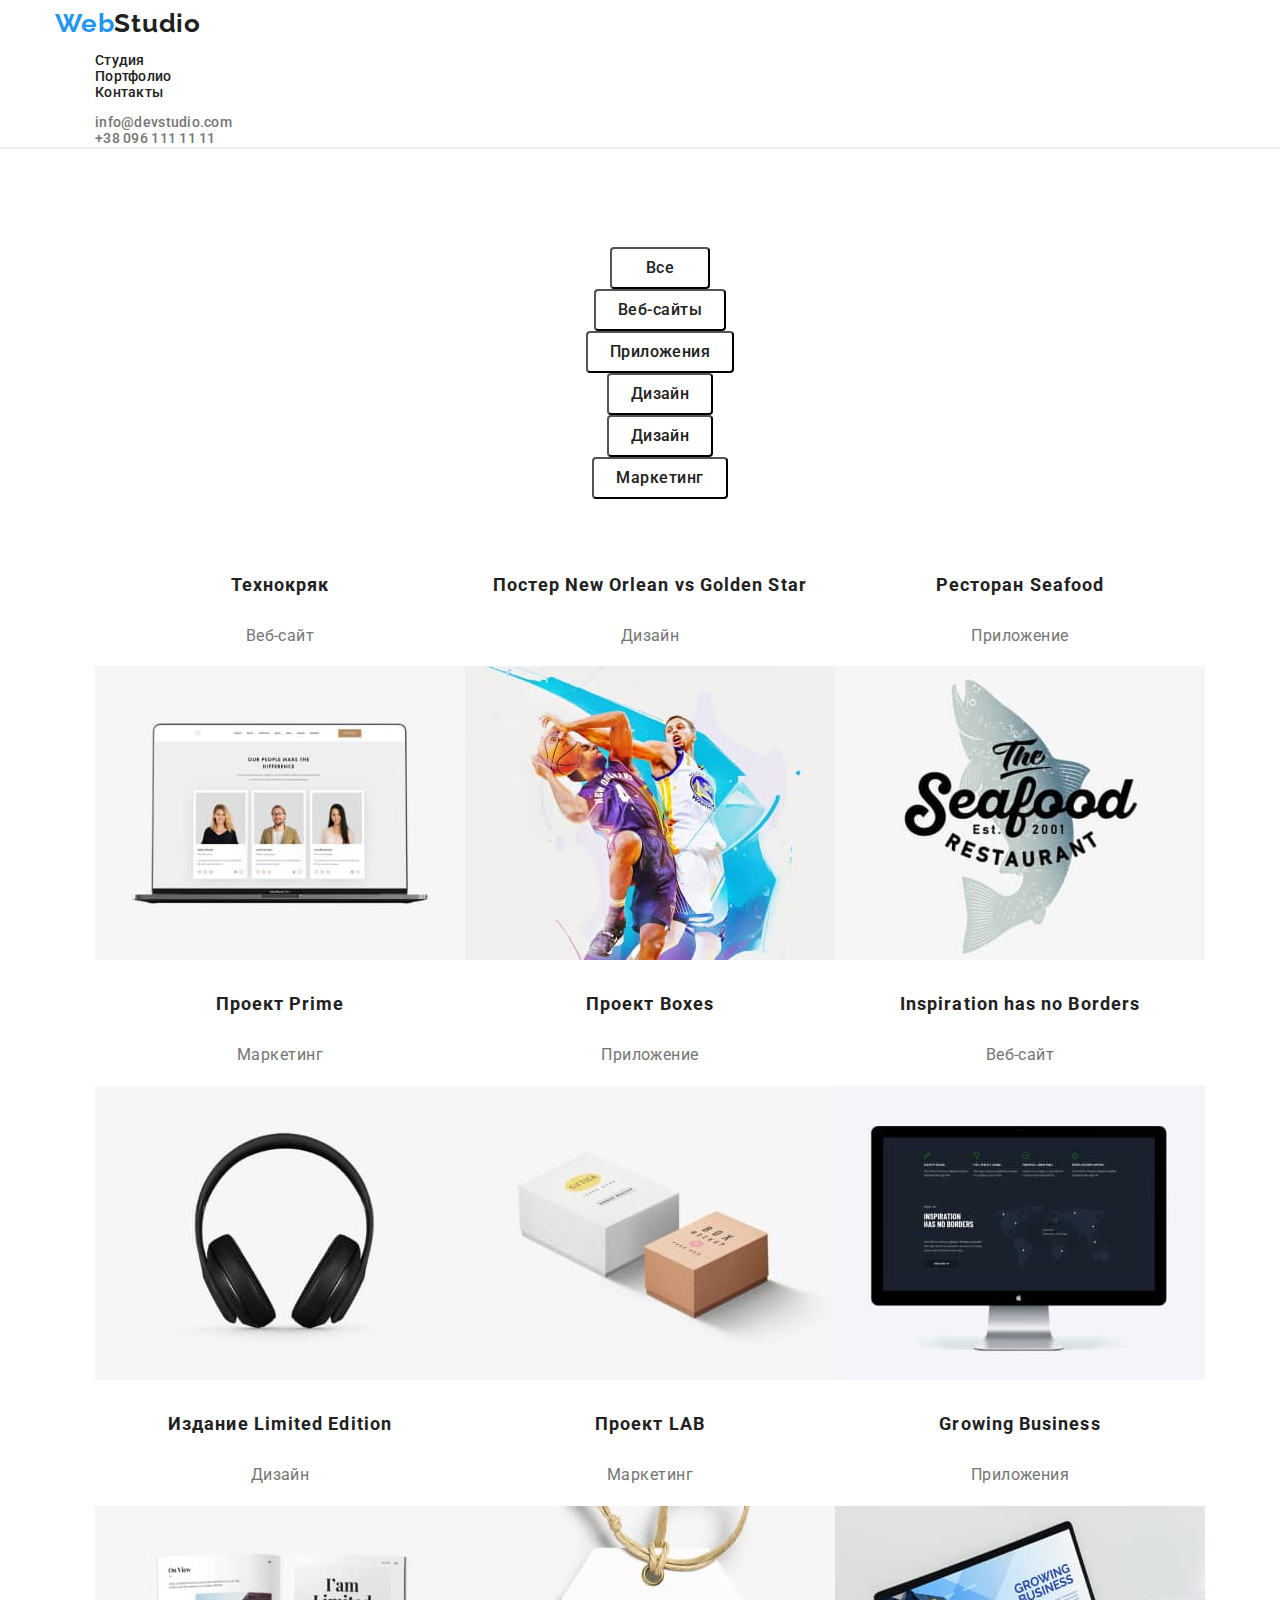
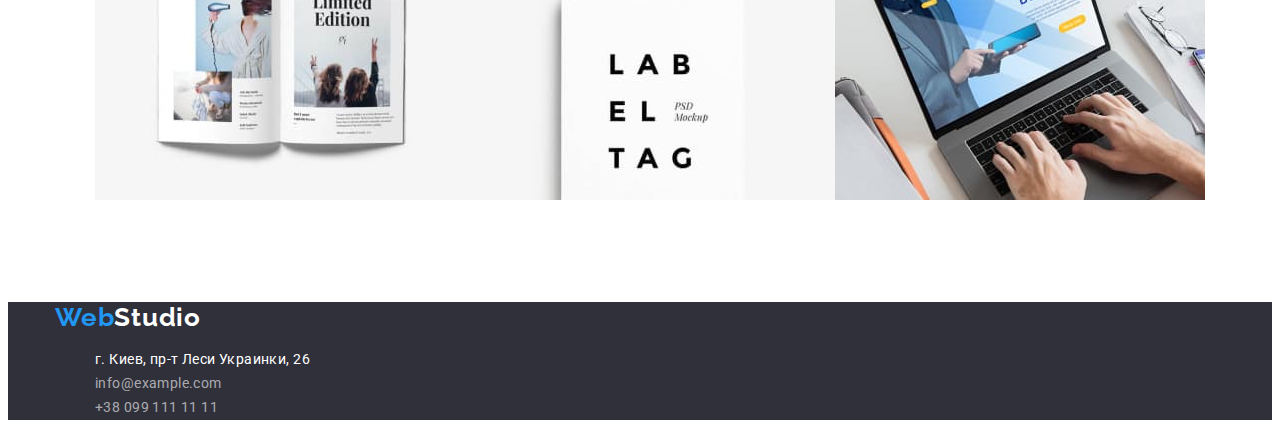
==== portfolio.html @ 04147254 "добавление файлов в реп-й" ====
<!DOCTYPE html>
<html lang="ru">

<head>
    <meta charset="UTF-8">
    <meta http-equiv="X-UA-Compatible" content="IE=edge">
    <meta name="viewport" content="width=device-width, initial-scale=1.0">
    
    <title>Portfolio</title>
    <link rel="preconnect" href="https://fonts.gstatic.com">
    <link href="css/styles.css" type="text/css" rel="stylesheet">
    <link href="https://fonts.googleapis.com/css2?family=Raleway:wght@700&family=Roboto:wght@400;500;700;900&display=swap"
        rel="stylesheet">
</head>
<body>
    <header class="page-header">
        <div class="container">
        <a class="logo" href="./index.html">Web<span class="studio-black">Studio</span></a>
        <nav>
            <ul class="site-nav list">

                <li><a class="link-header" href="/index.html">Студия</a></li>
                <li><a class="link-header" href="./portfolio.html">Портфолио</a></li>
                <li><a class="link-header" href="">Контакты</a></li>
            </ul>
        </nav>
        <ul class="auth-nav list">
            <li><a class="link-header" href="mailto:info@devstudio.com">info@devstudio.com</a></li>
            <li><a class="link-header" href="tel:+380961111111">+38 096 111 11 11</a></li>
        </ul>
        </div>
    </header>
    <div class="border-line"></div>

        <section class="section-button"><h2></h2>
            <div class="container">
                <ul class="button-line">
            <li><button class="link" type="button">Все</button></li>
            <li><button class="link" type="button">Веб-сайты</button></li>
            <li><button class="link" type="button">Приложения</button></li>
            <li><button class="link" type="button">Дизайн</button></li>
            <li><button class="link" type="button">Дизайн</button></li>
            <li><button class="link" type="button">Маркетинг</button></li>
            </ul>
            
            <ul class="project-works list">
                <li class="block-projects"><h3>Технокряк</h3><p>Веб-сайт</p><img src="./images/img(9)21.jpg" alt="web" width="370"/></li>
                <li class="block-projects"><h3>Постер New Orlean vs Golden Star</h3><p>Дизайн</p><img src="./images/basket.jpg" alt="design" width="370"/></li>
                <li class="block-projects"><h3>Ресторан Seafood</h3><p>Приложение</p><img src="./images/img(2)(1)22.jpg" alt="apps" width="370"/></li>
                <li class="block-projects"><h3>Проект Prime</h3><p>Маркетинг</p><img src="./images/img(2)(1)21.jpg" alt="Marketing" width="370"/></li>
                <li class="block-projects"><h3>Проект Boxes</h3><p>Приложение</p><img src="./images/img(4)(1)2.jpg" alt="apps" width="370"/></li>
                <li class="block-projects"><h3>Inspiration has no Borders</h3><p>Веб-сайт</p><img src="./images/img(5)(1)2.jpg" width="370" alt="web"/></li>
                <li class="block-projects"><h3>Издание Limited Edition</h3><p>Дизайн</p><img src="./images/img(6)(1)2.jpg" width="370" alt="design"/></li>
                <li class="block-projects"><h3>Проект LAB</h3><p>Маркетинг</p><img src="./images/img(7)(1)2.jpg" width="370" alt="marketing"/></li>
                <li class="block-projects"><h3>Growing Business</h3><p>Приложения</p><img src="./images/img(8)(1).jpg" alt="apps" width="370"/></li>
                
            </ul>
            </div>

        </section>

    
    <footer class="address">
        <div class="container">
    
    
        <a href="./index.html" class="logo">Web<span class="studio-white">Studio</span></a>
        <address>
            <ul class="footer-list list">
    
                <li class="street-house">г. Киев, пр-т Леси Украинки, 26</li>
                <li><a class="email-address" href="mailto:info@example.com">info@example.com</a></li>
                <li><a class="tel-address" href="tel:+380991111111">+38 099 111 11 11</a></li>
            </ul>
    
    
        </address>
        </div>
    </footer>
    </body>

</html>
---- css/styles.css ----
:root {
  --primery-color:#212121;
  --title-color:#757575;
  --accent-color:#2196F3;
  --primery-background: white;
  --section-background: #E5E5E5;
}
/* Изменение стандарта разметки страницы с content- box,
 для стабилизации ширины */

 html { 
  box-sizing: border-box;
}
*,
*::before,
*::after {
  box-sizing: inherit;
}

body {
  font-family: Roboto, sans-serif;
  color: var(--primery-color);
  background: var(--primery-background); 
  text-decoration: none;
  
}

.container {
  width: 1200px;
  margin: 0 auto;
  padding-left: 15px;
  padding-right: 15px;
  /* background-color: tomato; */
} 

.list {
  list-style: none;
 
}
/* top header */

.logo {
cursor: default;
font-family: Raleway;
font-style: normal;
font-weight: bold;
font-size: 26px;
line-height: 1.2em;
text-decoration: none;
letter-spacing: 0.03em;
color: var(--accent-color); 
}
.studio-black {
  color:var(--primery-color);
}
/* front header */
.link-header {text-decoration: none;
  cursor: default;
}

.page-header {

  font-family: Roboto;
font-style: normal;
font-weight: 500;
font-size: 14px;
line-height: 1.14em;
letter-spacing: 0.02em;
text-decoration: none;
/* outline */




  }

.page-hero {
    background: #2f303a;
    color: #ffffff;
    font-family: Roboto;
    font-style: normal;
    font-weight: 900;
    font-size: 44px;
    line-height: 1.36em;
    text-align: center;
    letter-spacing: 0.06em;
    text-transform: uppercase;
   
    /* outline */
 

  }

  .hero-title { 
    font-family: Roboto;
font-style: normal;
font-weight: 900;
font-size: 44px;
line-height: 1.36em;
text-align: center;
letter-spacing: 0.06em;
text-transform: uppercase;
margin: 0;
/* outline */


  }
  
  .auth-nav {
    margin:0;
  }

  .auth-nav.link {
    font-family: Roboto;
font-style: normal;
font-weight: 500;
font-size: 14px;
line-height: 1.14em;
letter-spacing: 0.02em;

  }


  .page-hero button {
font-family: Roboto;
font-style: normal;
font-weight: bold;
font-size: 16px;
line-height: 1.87em;
display: flex;
align-items: center;
text-align: center;
letter-spacing: 0.06em;
border-radius: 4px;
margin-top: 40px;
}

/* body */
/* optimization details work */
.section {
  margin-top: 94px;
}
.team {
  margin: 94px 0;
 
}

.feautures-list h3 {
  font-family: Roboto;
font-style: normal;
font-weight: bold;
font-size: 14px;
line-height: 1.14em;
letter-spacing: 0.03em;
text-transform: uppercase;
}

.features-list p {
  color: var(--title-color);
  font-family: Roboto;
font-style: normal;
font-weight: normal;
font-size: 14px;
line-height: 1.7em;
letter-spacing: 0.03em;
}

.feature-title {
  font-family: Roboto;
font-style: normal;
font-weight: bold;
font-size: 14px;
line-height: 1.14em;
letter-spacing: 0.03em;
text-transform: uppercase;


}

.doing-work {
  font-family: Roboto;
font-style: normal;
font-weight: bold;
font-size: 36px;
line-height: 1.16em;
text-align: center;
letter-spacing: 0.03em;
padding-bottom: 50px;
padding-top: 94px;
}
.works-names {
  font-family: Roboto;
font-style: normal;
font-weight: 500;
font-size: 16px;
line-height: 1.18em;
text-align: center;
letter-spacing: 0.03em
margin:0;

}

.features {
  margin: 0;
}
.features p {
font-family: Roboto;
font-style: normal;
font-weight: normal;
font-size: 16px;
line-height: 1.18em;
text-align: center;
letter-spacing: 0.03em;
color: var(--title-color);
margin-bottom: 0; 

}
  

.site-nav .link-header {
font-family: Roboto;
font-style: normal;
font-weight: 500;
font-size: 14px;
line-height: 1.14em;
letter-spacing: 0.02em;
color: var(--primery-color);
} 

.site-nav .link-header:hover,
.site-nav .link-header:focus,
.auth-nav .link-header:hover,
.auth-nav .link-header:focus {
   color:var(--accent-color);
}
.auth-nav .link-header {
  color: var(--title-color);
}.feautures-list p {
  color: var(--title-color);
}
  

  /* colors section */

  .section {
    color: var(--primery-color);
  }
 .team {
   background-color: var(--section-background);
 }

  /*.section-button.link {
    color: var(--primery-color);
  }
  .section-button.link:hover,
  .section-button.link:focus {
    color: var(--accent-color);
  }
  
.section-button button:active {
  color: white;
}*/
.section-button p {
  color:var(--title-color);
}

/* footer */


.address {
  background: #2F303A;
 font-family: Roboto;
font-style: normal;
font-weight: normal;
font-size: 14px;
line-height: 1.71em;
letter-spacing: 0.03em;
margin: 0;
}
 
.email-address {
 font-family: Roboto;
font-style: normal;
font-weight: normal;
font-size: 14px;
line-height: 1.71em;
letter-spacing: 0.03em;
color: rgba(255, 255, 255, 0.6);
}

.tel-address {
font-family: Roboto;
font-style: normal;
font-weight: normal;
font-size: 14px;
line-height: 1.71em;
letter-spacing: 0.03em;
color: rgba(255, 255, 255, 0.6);
}



.street-house {
  font-family: Roboto;
font-style: normal;
font-weight: normal;
font-size: 14px;
line-height: 1.71em;
color: #FFFFFF;
letter-spacing: 0.03em;
}

/* button */
 
  .style-button {
    color: white;
    background: var(--accent-color);
  }

/* sectioin porfolio */
.button-line {
  list-style: none;
 
}
.border-line {
  position: absolute;
width: 1600px;
height: 0px;
left: 0px;
/* top: 80px; */
/*margin-bottom: 100px;
margin-top: 32px;*/
padding: 0;
border: 1px solid #ECECEC;

}

.section-button {
  font-family: Roboto;
font-style: normal;
font-weight: 500;
font-size: 16px;
line-height: 1.62em;
text-align: center;
letter-spacing: 0.03em;
color: var(--primery-color);
margin-top: 100px;


}
.section-button>h2, .button-line {
  margin: 0;
}
.link {
font-family: Roboto;
font-weight: 500;
font-size: 16px;
line-height: 1.62em;
text-align: center;
letter-spacing: 0.03em;

padding:6px 22px;
background:var(--primery-background);
display: inline-block;
border-radius: 4px;
cursor: pointer;
min-width: 100px;
 }

.link:hover,.link:focus {
    background-color: var(--accent-color);
    color:var(--primery-background);
}
.link {
    color: var(--primery-color);
  }
  .project-works {
    margin-top: 50px;  
    margin-bottom: 94px;
    /* padding-top:50px; */
  }

.project-works h3 {
  font-family: Roboto;
font-style: normal;
font-weight: bold;
font-size: 18px;
line-height: 2em;
letter-spacing: 0.06em;
}
 
.project-works p {
  font-family: Roboto;
font-style: normal;
font-weight: normal;
font-size: 16px;
line-height: 1.87em;
letter-spacing: 0.03em;
}
/* оформление flexbox-index */
.feautures-list {
  display: flex;
  flex-wrap: wrap;
}
.feautures-list.block-features {
   flex-basis: calc(100%/4);
}

.works.block-works {
   flex-basis: calc(100%/3);
}
.works {
   display: flex;
  flex-wrap: wrap;
}

/* оформление flexbox-portfolio */
.project-works {
  display: flex;
  flex-wrap: wrap;
}

.project-works.block-projects {
  flex-basis: calc(100%/3);
}

/* logo white */
.studio-white {color:white;}
.email-address,.tel-address {text-decoration: none;
cursor: default;}
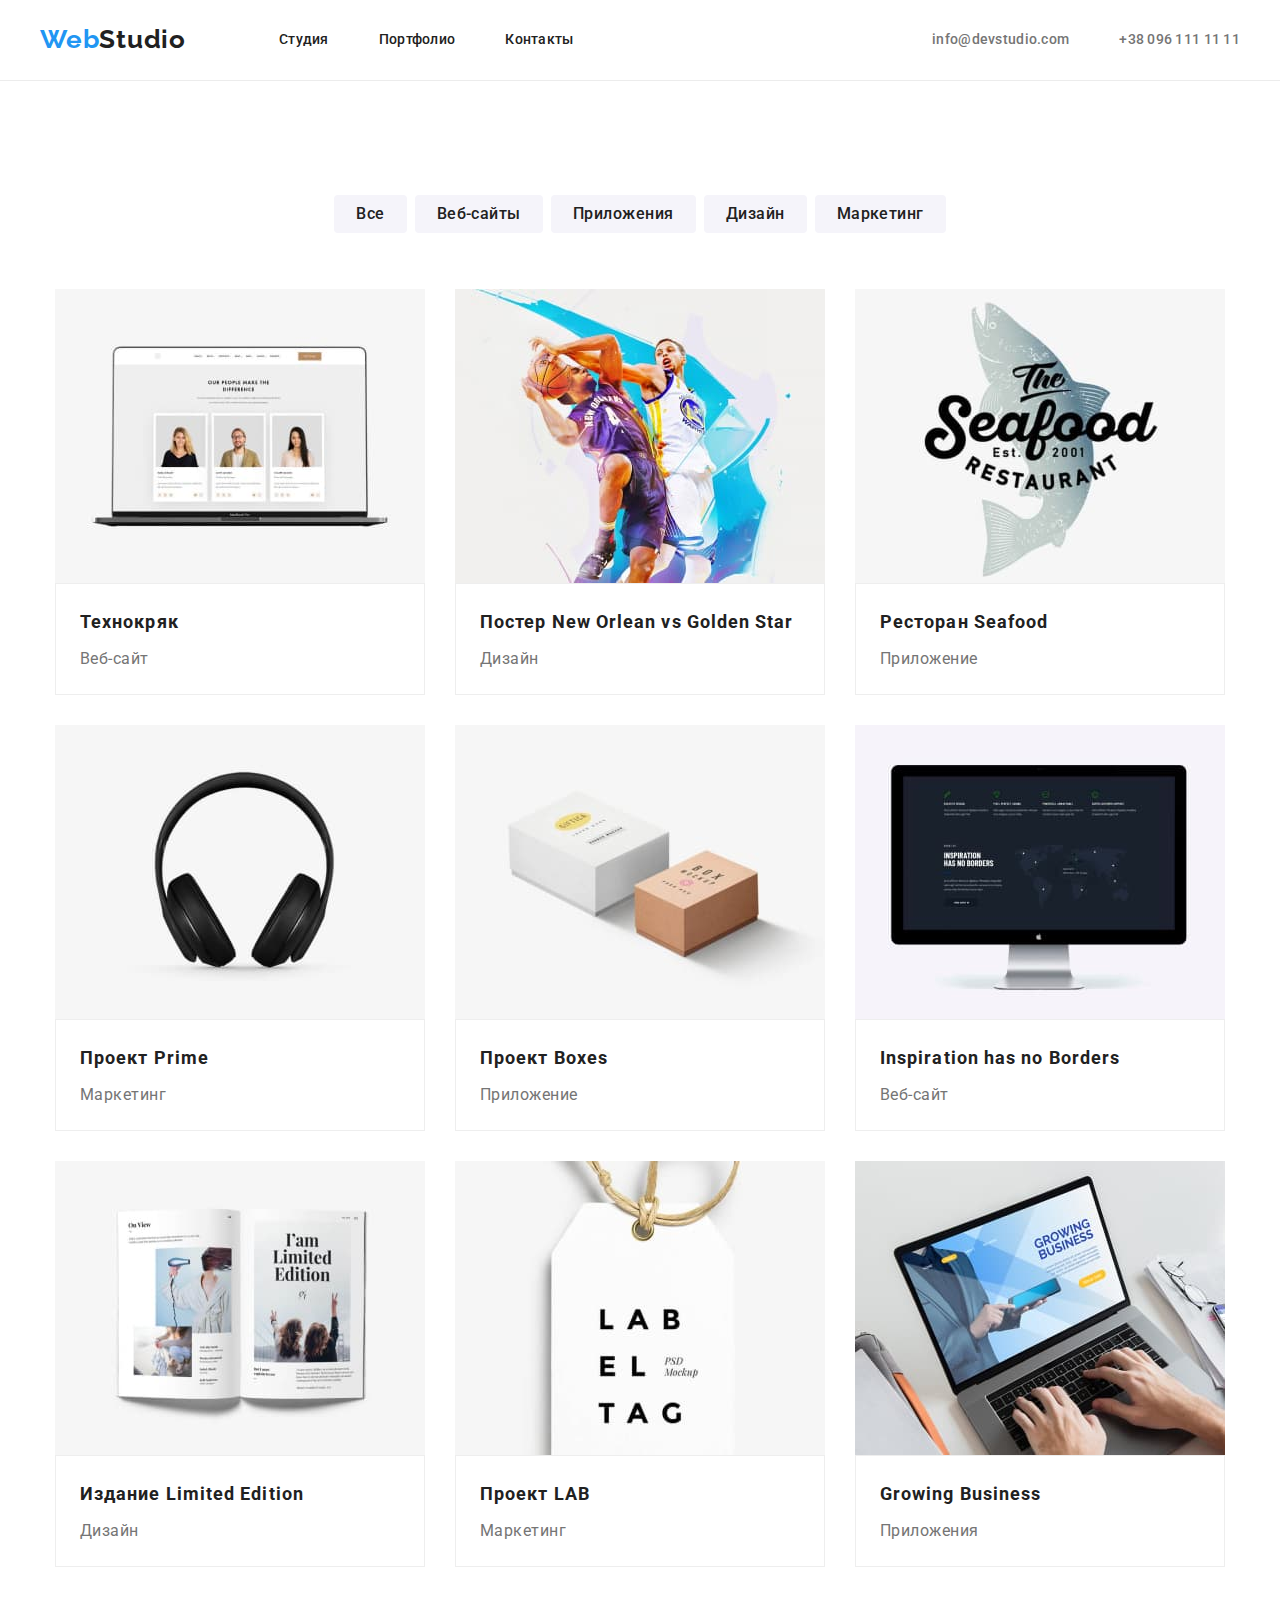
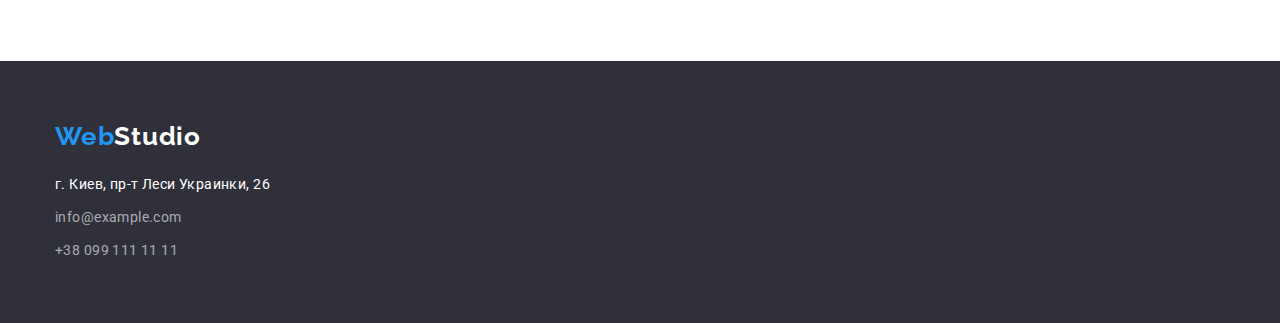
==== commit 31e18de7: "start work4" ====
--- a/portfolio.html
+++ b/portfolio.html
@@ -1,82 +1,157 @@
 <!DOCTYPE html>
 <html lang="ru">
+  <head>
+    <meta charset="UTF-8" />
+    <meta http-equiv="X-UA-Compatible" content="IE=edge" />
+    <meta name="viewport" content="width=device-width, initial-scale=1.0" />
 
-<head>
-    <meta charset="UTF-8">
-    <meta http-equiv="X-UA-Compatible" content="IE=edge">
-    <meta name="viewport" content="width=device-width, initial-scale=1.0">
-    
     <title>Portfolio</title>
-    <link rel="preconnect" href="https://fonts.gstatic.com">
-    <link href="css/styles.css" type="text/css" rel="stylesheet">
-    <link href="https://fonts.googleapis.com/css2?family=Raleway:wght@700&family=Roboto:wght@400;500;700;900&display=swap"
-        rel="stylesheet">
-</head>
-<body>
-    <header class="page-header">
-        <div class="container">
-        <a class="logo" href="./index.html">Web<span class="studio-black">Studio</span></a>
-        <nav>
+    <link rel="preconnect" href="https://fonts.gstatic.com" />
+    <link href="css/styles.css" type="text/css" rel="stylesheet" />
+    <link
+      href="https://fonts.googleapis.com/css2?family=Raleway:wght@700&family=Roboto:wght@400;500;700;900&display=swap"
+      rel="stylesheet"
+    />
+  </head>
+  <body>
+<header class="page-header">
+    <div class="container">
+
+        <nav class="display-nav-page">
+            <a class="logo" href="./index.html">Web<span class="studio-black">Studio</span></a>
             <ul class="site-nav list">
-
-                <li><a class="link-header" href="/index.html">Студия</a></li>
-                <li><a class="link-header" href="./portfolio.html">Портфолио</a></li>
-                <li><a class="link-header" href="">Контакты</a></li>
+                <li class="group"><a class="link-header" href="/index.html">Студия</a></li>
+                <li class="group">
+                    <a class="link-header" href="./portfolio.html">Портфолио</a>
+                </li>
+                <li class="group"><a class="link-header" href="">Контакты</a></li>
             </ul>
         </nav>
         <ul class="auth-nav list">
-            <li><a class="link-header" href="mailto:info@devstudio.com">info@devstudio.com</a></li>
-            <li><a class="link-header" href="tel:+380961111111">+38 096 111 11 11</a></li>
+            <li class="group">
+                <a class="link-header" href="mailto:info@devstudio.com">info@devstudio.com</a>
+
+            </li>
+            <li class="group">
+                <a class="link-header" href="tel:+380961111111">+38 096 111 11 11</a>
+            </li>
+        </ul>
+    </div>
+</header>
+
+    <section class="section-button">
+      <h2></h2>
+      <div class="container">
+        <ul class="button-line">
+          <li><button class="link" type="button">Все</button></li>
+          <li><button class="link" type="button">Веб-сайты</button></li>
+          <li><button class="link" type="button">Приложения</button></li>
+          <li><button class="link" type="button">Дизайн</button></li>
+          <li><button class="link" type="button">Маркетинг</button></li>
+        </ul>
+        <div>
+
+        <ul class="project-works list">
+          <li class="block-projects">
+            <article class="card">
+                <div class="card-thumb"><img src="./images/img(9)21.jpg" alt="web" width="370" />
+                    </div>
+            <div class="card-content"><h3 class="card-heading">Технокряк</h3>
+            <p class="card-text">Веб-сайт</p>
+            </div>
+            </article>
+             
+          </li>
+          <li class="block-projects">
+            <article class="card">
+            <div class="card-thumb"><img src="./images/basket.jpg" alt="design" width="370" /></div>
+            <div class="card-content"><h3 class="card-heading">Постер New Orlean vs Golden Star</h3>
+            <p class="card-text">Дизайн</p>
+            </div>
+            </article>
+          </li>
+          <li class="block-projects">
+            <article class="card">
+            <div class="card-thumb"><img src="./images/img(2)(1)22.jpg" alt="apps" width="370" /></div>
+            <div class="card-content"><h3 class="card-heading">Ресторан Seafood</h3>
+            <p class="card-text">Приложение</p>
+            </div>
+            </article>
+          </li>
+          <li class="block-projects">
+            <article class="card">
+            <div class="card-thumb"><img src="./images/img(2)(1)21.jpg" alt="Marketing" width="370" /></div>
+            <div class="card-content"><h3 class="card-heading">Проект Prime</h3>
+            <p class="card-text">Маркетинг</p>
+            </div>
+            </article>
+          </li>
+          <li class="block-projects">
+            <article class="card">
+            <div class="card-thumb"><img src="./images/img(4)(1)2.jpg" alt="apps" width="370" /></div>
+            <div class="card-content"><h3 class="card-heading">Проект Boxes</h3>
+            <p class="card-text">Приложение</p>
+            </div>
+            </article>
+          </li>
+          <li class="block-projects">
+            <article class="card">
+            <div class="card-thumb"><img src="./images/img(5)(1)2.jpg" width="370" alt="web" /></div>
+            <div class="card-content"><h3 class="card-heading">Inspiration has no Borders</h3>
+            <p class="card-text">Веб-сайт</p>
+            </div>
+            </article>
+          </li>
+          <li class="block-projects">
+            <article class="card">
+            <div class="card-thumb"><img src="./images/img(6)(1)2.jpg" width="370" alt="design" /></div>
+            <div class="card-content"><h3 class="card-heading">Издание Limited Edition</h3>
+            <p class="card-text">Дизайн</p>
+            </div>
+            </article>
+          </li>
+          <li class="block-projects">
+            <article class="card">
+            <div class="card-thumb"><img src="./images/img(7)(1)2.jpg" width="370" alt="marketing" /></div>
+            <div class="card-content"><h3 class="card-heading">Проект LAB</h3>
+            <p class="card-text">Маркетинг</p>
+            </div>
+            </article>
+          </li>
+          <li class="block-projects">
+            <article class="card">
+            <div class="card-thumb"><img src="./images/img(8)(1).jpg" alt="apps" width="370" /></div>
+            <div class="card-content"><h3 class="card-heading">Growing Business</h3>
+            <p class="card-text">Приложения</p>
+            </div>
+            </article>
+          </li>
         </ul>
         </div>
-    </header>
-    <div class="border-line"></div>
+      </div>
+    </section>
 
-        <section class="section-button"><h2></h2>
-            <div class="container">
-                <ul class="button-line">
-            <li><button class="link" type="button">Все</button></li>
-            <li><button class="link" type="button">Веб-сайты</button></li>
-            <li><button class="link" type="button">Приложения</button></li>
-            <li><button class="link" type="button">Дизайн</button></li>
-            <li><button class="link" type="button">Дизайн</button></li>
-            <li><button class="link" type="button">Маркетинг</button></li>
-            </ul>
-            
-            <ul class="project-works list">
-                <li class="block-projects"><h3>Технокряк</h3><p>Веб-сайт</p><img src="./images/img(9)21.jpg" alt="web" width="370"/></li>
-                <li class="block-projects"><h3>Постер New Orlean vs Golden Star</h3><p>Дизайн</p><img src="./images/basket.jpg" alt="design" width="370"/></li>
-                <li class="block-projects"><h3>Ресторан Seafood</h3><p>Приложение</p><img src="./images/img(2)(1)22.jpg" alt="apps" width="370"/></li>
-                <li class="block-projects"><h3>Проект Prime</h3><p>Маркетинг</p><img src="./images/img(2)(1)21.jpg" alt="Marketing" width="370"/></li>
-                <li class="block-projects"><h3>Проект Boxes</h3><p>Приложение</p><img src="./images/img(4)(1)2.jpg" alt="apps" width="370"/></li>
-                <li class="block-projects"><h3>Inspiration has no Borders</h3><p>Веб-сайт</p><img src="./images/img(5)(1)2.jpg" width="370" alt="web"/></li>
-                <li class="block-projects"><h3>Издание Limited Edition</h3><p>Дизайн</p><img src="./images/img(6)(1)2.jpg" width="370" alt="design"/></li>
-                <li class="block-projects"><h3>Проект LAB</h3><p>Маркетинг</p><img src="./images/img(7)(1)2.jpg" width="370" alt="marketing"/></li>
-                <li class="block-projects"><h3>Growing Business</h3><p>Приложения</p><img src="./images/img(8)(1).jpg" alt="apps" width="370"/></li>
-                
-            </ul>
-            </div>
-
-        </section>
-
-    
     <footer class="address">
-        <div class="container">
-    
-    
-        <a href="./index.html" class="logo">Web<span class="studio-white">Studio</span></a>
+      <div class="container">
+        <a href="./index.html" class="logo"
+          >Web<span class="studio-white">Studio</span></a
+        >
         <address>
-            <ul class="footer-list list">
-    
-                <li class="street-house">г. Киев, пр-т Леси Украинки, 26</li>
-                <li><a class="email-address" href="mailto:info@example.com">info@example.com</a></li>
-                <li><a class="tel-address" href="tel:+380991111111">+38 099 111 11 11</a></li>
-            </ul>
-    
-    
+          <ul class="footer-list list">
+            <li class="street-house">г. Киев, пр-т Леси Украинки, 26</li>
+            <li>
+              <a class="email-address" href="mailto:info@example.com"
+                >info@example.com</a
+              >
+            </li>
+            <li>
+              <a class="tel-address" href="tel:+380991111111"
+                >+38 099 111 11 11</a
+              >
+            </li>
+          </ul>
         </address>
-        </div>
+      </div>
     </footer>
-    </body>
-
-</html>+  </body>
+</html>
--- a/css/styles.css
+++ b/css/styles.css
@@ -1,435 +1,493 @@
 :root {
-  --primery-color:#212121;
-  --title-color:#757575;
-  --accent-color:#2196F3;
+  --primery-color: #212121;
+  --title-color: #757575;
+  --accent-color: #2196f3;
   --primery-background: white;
-  --section-background: #E5E5E5;
+  --section-background: #e5e5e5;
+  --card-set-gap: 30px;
+  --card-shadow: 0px 2px 1px -1px rgba(0, 0, 0, 0.2),
+    opx 1px 1px 0px rgba(0, 0, 0, 0.14), 0px 1px 3px 0px rgba(0, 0, 0, 0.12);
+  --primery-text: "Roboto", sans-serif;
 }
 /* Изменение стандарта разметки страницы с content- box,
  для стабилизации ширины */
 
- html { 
+html {
   box-sizing: border-box;
 }
-*,
+/* *,
 *::before,
 *::after {
   box-sizing: inherit;
-}
+} */
 
 body {
-  font-family: Roboto, sans-serif;
-  color: var(--primery-color);
-  background: var(--primery-background); 
+  font-family: var(--primery-text);
+  color: var(--primery-color);
+  background: var(--primery-background);
   text-decoration: none;
-  
+  margin: 0;
 }
 
 .container {
   width: 1200px;
-  margin: 0 auto;
+  margin-left: auto;
+  margin-right: auto;
   padding-left: 15px;
   padding-right: 15px;
+  box-sizing: border-box;
   /* background-color: tomato; */
-} 
+}
 
 .list {
   list-style: none;
- 
+  margin: 0;
+  padding: 0;
 }
 /* top header */
 
 .logo {
-cursor: default;
-font-family: Raleway;
-font-style: normal;
-font-weight: bold;
-font-size: 26px;
-line-height: 1.2em;
-text-decoration: none;
-letter-spacing: 0.03em;
-color: var(--accent-color); 
+  /* cursor: default; */
+  font-family: Raleway;
+  font-weight: bold;
+  font-size: 26px;
+  line-height: 1.2em;
+  text-decoration: none;
+  letter-spacing: 0.03em;
+  color: var(--accent-color);
+  margin: 0px;
+  /* display: flex; */
 }
 .studio-black {
-  color:var(--primery-color);
+  color: var(--primery-color);
 }
 /* front header */
-.link-header {text-decoration: none;
-  cursor: default;
+.link-header {
+  text-decoration: none;
+  /* cursor: default; */
 }
 
 .page-header {
-
-  font-family: Roboto;
-font-style: normal;
-font-weight: 500;
-font-size: 14px;
-line-height: 1.14em;
-letter-spacing: 0.02em;
-text-decoration: none;
-/* outline */
-
-
-
-
-  }
-
+  font-family: var(--primery-text);
+  font-weight: 500;
+  font-size: 14px;
+  line-height: 1.14em;
+  letter-spacing: 0.02em;
+  text-decoration: none;
+  border-bottom: 1px solid #ececec;
+  padding-bottom: 25px;
+  padding-top: 24px;
+}
+/* header menu */
+.page-header .container {
+  display: flex;
+  justify-content: space-between;
+  padding: 0;
+}
+
+.display-nav-page {
+  display: flex;
+  align-items: center;
+}
+.site-nav {
+  display: flex;
+  margin-left: 93px;
+  padding: 0;
+}
+.site-nav .group {
+  margin-left: 50px;
+}
+.site-nav .group:first-child {
+  margin-left: 0;
+}
+.auth-nav {
+  display: flex;
+  align-items: center;
+  padding: 0;
+}
+.auth-nav .group {
+  margin-right: 50px;
+}
+.auth-nav .group:last-child {
+  margin-right: 0;
+}
 .page-hero {
-    background: #2f303a;
-    color: #ffffff;
-    font-family: Roboto;
-    font-style: normal;
-    font-weight: 900;
-    font-size: 44px;
-    line-height: 1.36em;
-    text-align: center;
-    letter-spacing: 0.06em;
-    text-transform: uppercase;
-   
-    /* outline */
- 
-
-  }
-
-  .hero-title { 
-    font-family: Roboto;
-font-style: normal;
-font-weight: 900;
-font-size: 44px;
-line-height: 1.36em;
-text-align: center;
-letter-spacing: 0.06em;
-text-transform: uppercase;
-margin: 0;
-/* outline */
-
-
-  }
-  
-  .auth-nav {
-    margin:0;
-  }
-
-  .auth-nav.link {
-    font-family: Roboto;
-font-style: normal;
-font-weight: 500;
-font-size: 14px;
-line-height: 1.14em;
-letter-spacing: 0.02em;
-
-  }
-
-
-  .page-hero button {
-font-family: Roboto;
-font-style: normal;
-font-weight: bold;
-font-size: 16px;
-line-height: 1.87em;
-display: flex;
-align-items: center;
-text-align: center;
-letter-spacing: 0.06em;
-border-radius: 4px;
-margin-top: 40px;
+  /* background: #2f303a; */
+  color: #ffffff;
+  font-family: var(--primery-text);
+  font-weight: 900;
+  font-size: 44px;
+  line-height: 1.36em;
+  text-align: center;
+  letter-spacing: 0.06em;
+  text-transform: uppercase;
+  padding-top: 200px;
+  padding-bottom: 200px;
+}
+/* Four works with back.-image */
+
+.pictures-hero {
+  max-width: 1600px;
+  height: 600px;
+  margin-left: auto;
+  margin-right: auto;
+  background-image: linear-gradient(to right, #2f303a 40 %, #2f303a 30 %);
+  background-image: url("../images/Img(1)66.jpg");
+  background-position: center;
+  background-size: cover;
+  background-repeat: no-repeat;
+}
+
+.hero-title {
+  font-family: var(--primery-text);
+  font-weight: 900;
+  font-size: 44px;
+  line-height: 1.36em;
+  text-align: center;
+  align-self: center;
+  letter-spacing: 0.06em;
+  text-transform: uppercase;
+  margin: 0 0 30px 0;
+}
+
+.auth-nav.link {
+  font-family: var(--primery-text);
+  font-weight: 500;
+  font-size: 14px;
+  line-height: 1.14em;
+  letter-spacing: 0.02em;
+}
+
+.page-hero button {
+  font-family: var(--primery-text);
+  font-weight: bold;
+  font-size: 16px;
+  line-height: 1.87em;
+  align-items: center;
+  text-align: center;
+  letter-spacing: 0.06em;
+  border-radius: 4px;
 }
 
 /* body */
 /* optimization details work */
 .section {
-  margin-top: 94px;
-}
-.team {
-  margin: 94px 0;
- 
-}
-
-.feautures-list h3 {
-  font-family: Roboto;
-font-style: normal;
-font-weight: bold;
-font-size: 14px;
-line-height: 1.14em;
-letter-spacing: 0.03em;
-text-transform: uppercase;
+  padding-top: 94px;
+  padding-bottom: 94px;
+}
+.section-detail {
+  padding-top: 94px;
+}
+.empty {
+  pading-bottom: 0;
+}
+.features-list {
+  display: flex;
+  flex-wrap: wrap;
+  padding: 0;
+}
+.features-list .block-features {
+  width: 270px;
+}
+
+.features-list h3 {
+  font-family: var(--primery-text);
+  font-weight: bold;
+  font-size: 14px;
+  line-height: 1.14em;
+  letter-spacing: 0.03em;
+  text-transform: uppercase;
 }
 
 .features-list p {
   color: var(--title-color);
-  font-family: Roboto;
-font-style: normal;
-font-weight: normal;
-font-size: 14px;
-line-height: 1.7em;
-letter-spacing: 0.03em;
-}
-
-.feature-title {
-  font-family: Roboto;
-font-style: normal;
-font-weight: bold;
-font-size: 14px;
-line-height: 1.14em;
-letter-spacing: 0.03em;
-text-transform: uppercase;
-
-
+  font-family: var(--primery-text);
+  font-size: 14px;
+  line-height: 1.7em;
+  letter-spacing: 0.03em;
+}
+.works {
+  margin-top: 0;
+  display: flex;
+  /* flex-wrap: nowrap; */
+  /* align-self: center; */
+}
+.block-works {
+  margin-left: 30px;
+}
+.block-works:first-child {
+  margin-left: 0;
 }
 
 .doing-work {
-  font-family: Roboto;
-font-style: normal;
-font-weight: bold;
-font-size: 36px;
-line-height: 1.16em;
-text-align: center;
-letter-spacing: 0.03em;
-padding-bottom: 50px;
-padding-top: 94px;
+  font-family: var(--primery-text);
+  font-weight: bold;
+  font-size: 36px;
+  line-height: 1.16em;
+  text-align: center;
+  letter-spacing: 0.03em;
+
+  margin: 0 0 50px;
 }
 .works-names {
-  font-family: Roboto;
-font-style: normal;
-font-weight: 500;
-font-size: 16px;
-line-height: 1.18em;
-text-align: center;
-letter-spacing: 0.03em
-margin:0;
-
-}
-
+  font-family: var(--primery-text);
+  font-weight: 500;
+  font-size: 16px;
+  line-height: 1.18;
+  text-align: center;
+  letter-spacing: 0.03em;
+  margin: 0;
+  padding-bottom: 10px;
+}
+.title-name-work {
+  text-align: center;
+  padding-bottom: 30px;
+  padding-top: 30px;
+}
+
+.features-list {
+  margin-bottom: 0;
+}
 .features {
-  margin: 0;
-}
+  display: flex;
+  flex-wrap: nowrap;
+  margin: 0;
+  padding: 0;
+}
+.features li {
+  box-shadow: 0px 1px 3px rgba(0, 0, 0, 0.12), 0px 1px 1px rgba(0, 0, 0, 0.14),
+    0px 2px 1px rgba(0, 0, 0, 0.2);
+  border-radius: 0px 0px 4px 4px;
+  background: var(--primery-background);
+  margin-left: 30px;
+}
+.features li:first-child {
+  margin-left: 0;
+}
+/* box-shadow: var(--card-shadow);*/
+
 .features p {
-font-family: Roboto;
-font-style: normal;
-font-weight: normal;
-font-size: 16px;
-line-height: 1.18em;
-text-align: center;
-letter-spacing: 0.03em;
-color: var(--title-color);
-margin-bottom: 0; 
-
-}
-  
+  font-family: var(--primery-text);
+  font-size: 16px;
+  line-height: 1.18em;
+  text-align: center;
+  letter-spacing: 0.03em;
+  color: var(--title-color);
+  margin: 0;
+}
 
 .site-nav .link-header {
-font-family: Roboto;
-font-style: normal;
-font-weight: 500;
-font-size: 14px;
-line-height: 1.14em;
-letter-spacing: 0.02em;
-color: var(--primery-color);
-} 
+  font-family: var(--primery-text);
+  font-weight: 500;
+  font-size: 14px;
+  line-height: 1.14em;
+  letter-spacing: 0.02em;
+  color: var(--primery-color);
+}
 
 .site-nav .link-header:hover,
 .site-nav .link-header:focus,
 .auth-nav .link-header:hover,
 .auth-nav .link-header:focus {
-   color:var(--accent-color);
+  color: var(--accent-color);
 }
 .auth-nav .link-header {
   color: var(--title-color);
-}.feautures-list p {
+}
+.features-list p {
   color: var(--title-color);
 }
-  
-
-  /* colors section */
-
-  .section {
-    color: var(--primery-color);
-  }
- .team {
-   background-color: var(--section-background);
- }
-
-  /*.section-button.link {
-    color: var(--primery-color);
-  }
-  .section-button.link:hover,
-  .section-button.link:focus {
-    color: var(--accent-color);
-  }
-  
-.section-button button:active {
+
+/* colors section */
+
+.section {
+  color: var(--primery-color);
+}
+.team {
+  background-color: var(--section-background);
+}
+
+.section-button p {
+  color: var(--title-color);
+}
+
+/* footer */
+
+.address {
+  background: #2f303a;
+  font-family: var(--primery-text);
+  font-weight: normal;
+  font-size: 14px;
+  line-height: 1.71em;
+  letter-spacing: 0.03em;
+  margin: 0;
+  padding: 60px 0 60px;
+}
+
+.email-address {
+  font-family: var(--primery-text);
+  font-style: normal;
+  font-weight: normal;
+  font-size: 14px;
+  line-height: 1.71em;
+  letter-spacing: 0.03em;
+  color: rgba(255, 255, 255, 0.6);
+}
+address li {
+  margin-top: 9px;
+}
+.footer-list {
+  padding: 0;
+  margin: 0;
+}
+.tel-address {
+  font-family: var(--primery-text);
+  font-weight: normal;
+  font-size: 14px;
+  line-height: 1.71em;
+  letter-spacing: 0.03em;
+  color: rgba(255, 255, 255, 0.6);
+}
+
+.street-house {
+  font-family: var(--primery-text);
+  font-style: normal;
+  font-weight: normal;
+  font-size: 14px;
+  line-height: 1.71;
+  color: #ffffff;
+  letter-spacing: 0.03em;
+  margin-top: 20px;
+}
+
+/* button */
+
+.style-button {
   color: white;
-}*/
-.section-button p {
-  color:var(--title-color);
-}
-
-/* footer */
-
-
-.address {
-  background: #2F303A;
- font-family: Roboto;
-font-style: normal;
-font-weight: normal;
-font-size: 14px;
-line-height: 1.71em;
-letter-spacing: 0.03em;
-margin: 0;
-}
- 
-.email-address {
- font-family: Roboto;
-font-style: normal;
-font-weight: normal;
-font-size: 14px;
-line-height: 1.71em;
-letter-spacing: 0.03em;
-color: rgba(255, 255, 255, 0.6);
-}
-
-.tel-address {
-font-family: Roboto;
-font-style: normal;
-font-weight: normal;
-font-size: 14px;
-line-height: 1.71em;
-letter-spacing: 0.03em;
-color: rgba(255, 255, 255, 0.6);
-}
-
-
-
-.street-house {
-  font-family: Roboto;
-font-style: normal;
-font-weight: normal;
-font-size: 14px;
-line-height: 1.71em;
-color: #FFFFFF;
-letter-spacing: 0.03em;
-}
-
-/* button */
- 
-  .style-button {
-    color: white;
-    background: var(--accent-color);
-  }
+  background: var(--accent-color);
+  cursor: pointer;
+  padding: 10px 32px;
+  margin: auto;
+}
 
 /* sectioin porfolio */
+
+.section-button {
+  font-family: var(--primery-text);
+  font-weight: 500;
+  font-size: 16px;
+  line-height: 1.62em;
+  /* text-align: center; */
+  letter-spacing: 0.03em;
+  color: var(--primery-color);
+  padding-top: 94px;
+  padding-bottom: 94px;
+}
 .button-line {
+  justify-content: center;
+  display: flex;
   list-style: none;
- 
-}
-.border-line {
-  position: absolute;
-width: 1600px;
-height: 0px;
-left: 0px;
-/* top: 80px; */
-/*margin-bottom: 100px;
-margin-top: 32px;*/
-padding: 0;
-border: 1px solid #ECECEC;
-
-}
-
-.section-button {
-  font-family: Roboto;
-font-style: normal;
-font-weight: 500;
-font-size: 16px;
-line-height: 1.62em;
-text-align: center;
-letter-spacing: 0.03em;
-color: var(--primery-color);
-margin-top: 100px;
-
-
-}
-.section-button>h2, .button-line {
-  margin: 0;
-}
+  margin-bottom: 56px;
+  padding: 0;
+  margin-top: 0;
+}
+
 .link {
-font-family: Roboto;
-font-weight: 500;
-font-size: 16px;
-line-height: 1.62em;
-text-align: center;
-letter-spacing: 0.03em;
-
-padding:6px 22px;
-background:var(--primery-background);
-display: inline-block;
-border-radius: 4px;
-cursor: pointer;
-min-width: 100px;
- }
-
-.link:hover,.link:focus {
-    background-color: var(--accent-color);
-    color:var(--primery-background);
+  font-family: var(--primery-text);
+  font-weight: 500;
+  font-size: 16px;
+  line-height: 1.62em;
+  text-align: center;
+  letter-spacing: 0.03em;
+
+  padding: 6px 22px;
+  /* background: var(--primery-background); */
+  border-radius: 4px;
+  cursor: pointer;
+  border: none;
+  background: #f5f4fa;
+}
+.button-line li {
+  margin-left: 8px;
+}
+.button-line li:first-child {
+  margin-left: 0;
+}
+
+.link:hover,
+.link:focus {
+  background-color: var(--accent-color);
+  color: var(--primery-background);
 }
 .link {
-    color: var(--primery-color);
-  }
-  .project-works {
-    margin-top: 50px;  
-    margin-bottom: 94px;
-    /* padding-top:50px; */
-  }
+  color: var(--primery-color);
+}
 
 .project-works h3 {
-  font-family: Roboto;
-font-style: normal;
-font-weight: bold;
-font-size: 18px;
-line-height: 2em;
-letter-spacing: 0.06em;
-}
- 
+  font-family: var(--primery-text);
+  font-style: normal;
+  font-weight: bold;
+  font-size: 18px;
+  line-height: 2em;
+  letter-spacing: 0.06em;
+}
+
 .project-works p {
-  font-family: Roboto;
-font-style: normal;
-font-weight: normal;
-font-size: 16px;
-line-height: 1.87em;
-letter-spacing: 0.03em;
+  font-family: var(--primery-text);
+  font-weight: normal;
+  font-size: 16px;
+  line-height: 1.87em;
+  letter-spacing: 0.03em;
 }
 /* оформление flexbox-index */
 .feautures-list {
   display: flex;
-  flex-wrap: wrap;
-}
-.feautures-list.block-features {
-   flex-basis: calc(100%/4);
-}
-
-.works.block-works {
-   flex-basis: calc(100%/3);
-}
-.works {
-   display: flex;
-  flex-wrap: wrap;
 }
 
 /* оформление flexbox-portfolio */
 .project-works {
   display: flex;
   flex-wrap: wrap;
-}
-
-.project-works.block-projects {
-  flex-basis: calc(100%/3);
+  padding: 0;
+  margin-bottom: 0;
+  /* margin-left: calc(-1 * var(--card-set-gap));
+  margin-top: calc(-1 * var(--card-set-gap)); */
+}
+
+.project-works .block-projects {
+  flex-basis: calc(100% / 3 -20px);
+  margin-left: var(--card-set-gap);
+  margin-top: var(--card-set-gap);
+}
+.block-projects:nth-child(3n + 1) {
+  margin-left: 0;
+}
+.block-projects:nth-child(-n + 3) {
+  margin-top: auto;
+}
+.card-heading {
+  padding: 0 0 4px 0;
+  text-align: left;
+  margin: 0 24px;
+}
+img {
+  display: block;
+}
+.card-text {
+  text-align: left;
+  margin: 0 24px;
+}
+.card-content {
+  border: 1px solid #eeeeee;
+  padding: 20px 0;
 }
 
 /* logo white */
-.studio-white {color:white;}
-.email-address,.tel-address {text-decoration: none;
-cursor: default;}
-
-
-  
-
-  
+.studio-white {
+  color: white;
+}
+.email-address,
+.tel-address {
+  font-style: normal;
+  text-decoration: none;
+}
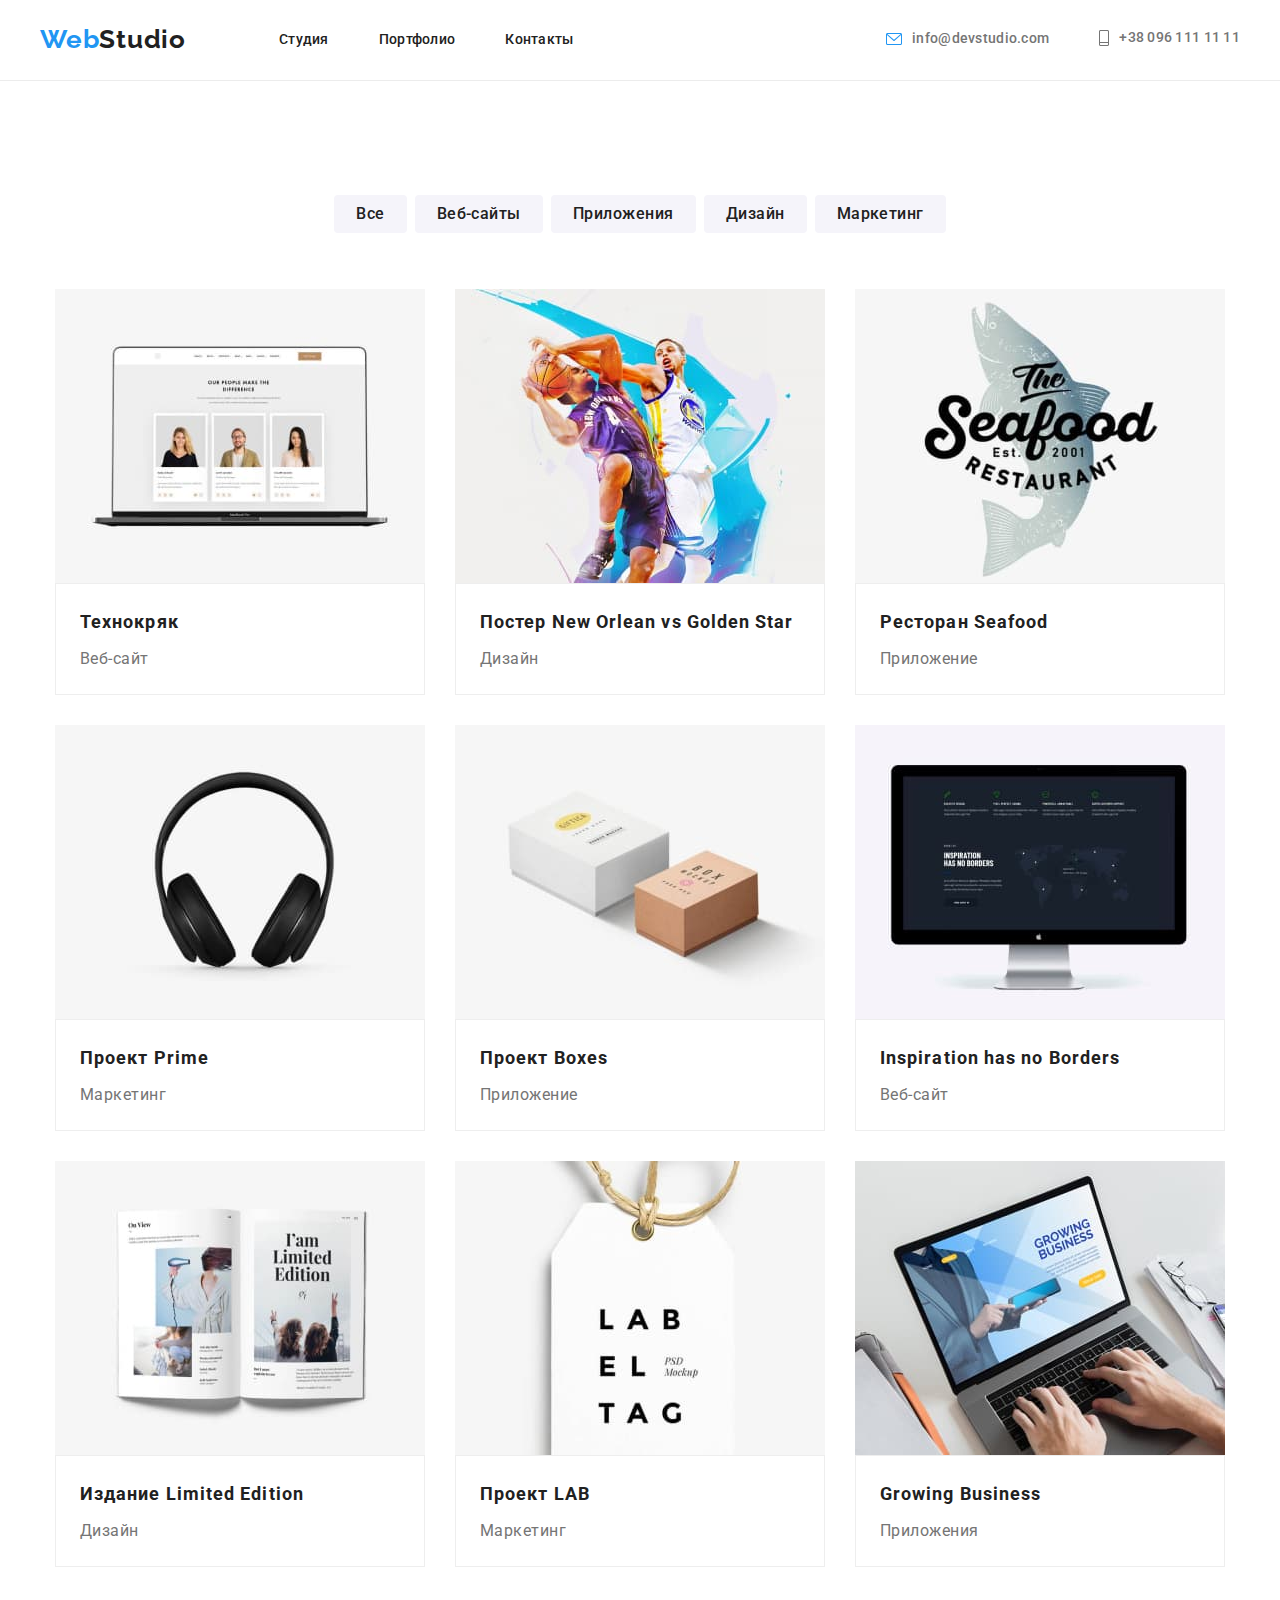
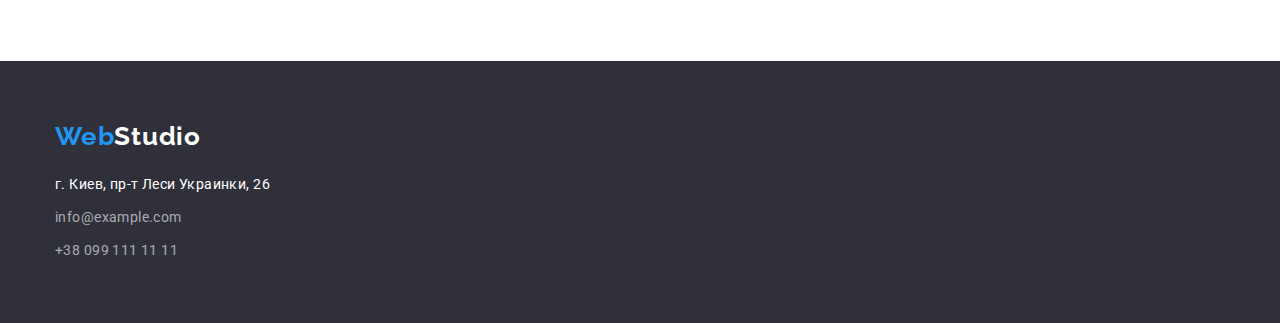
==== commit d70fe823: "doing icons" ====
--- a/portfolio.html
+++ b/portfolio.html
@@ -29,11 +29,11 @@
         </nav>
         <ul class="auth-nav list">
             <li class="group">
-                <a class="link-header" href="mailto:info@devstudio.com">info@devstudio.com</a>
+                <a class="link-header" href="mailto:info@devstudio.com"><span class="icons-letter"></span>info@devstudio.com</a>
 
             </li>
             <li class="group">
-                <a class="link-header" href="tel:+380961111111">+38 096 111 11 11</a>
+                <a class="link-header" href="tel:+380961111111"><span class="icons-tel"></span>+38 096 111 11 11</a>
             </li>
         </ul>
     </div>
--- a/css/styles.css
+++ b/css/styles.css
@@ -28,6 +28,9 @@
   text-decoration: none;
   margin: 0;
 }
+img {
+  display: block;
+}
 
 .container {
   width: 1200px;
@@ -131,8 +134,12 @@
   height: 600px;
   margin-left: auto;
   margin-right: auto;
-  background-image: linear-gradient(to right, #2f303a 40 %, #2f303a 30 %);
-  background-image: url("../images/Img(1)66.jpg");
+  background-image: linear-gradient(
+      to right,
+      rgba(47, 48, 58, 0.4),
+      rgba(47, 48, 58, 0.4)
+    ),
+    url("../images/Img(1)66.jpg");
   background-position: center;
   background-size: cover;
   background-repeat: no-repeat;
@@ -185,12 +192,101 @@
   display: flex;
   flex-wrap: wrap;
   padding: 0;
+  margin-right: -30px;
 }
 .features-list .block-features {
   width: 270px;
-}
-
-.features-list h3 {
+  margin-right: 30px;
+}
+.block-features::before {
+  content: "";
+  display: block;
+  height: 120px;
+  background-repeat: no-repeat;
+  background-position: center;
+  background-color: #f5f4fa;
+}
+.block-features:nth-child(1)::before {
+  background-image: url(..//images/icons/antenna.svg);
+}
+.block-features:nth-child(2)::before {
+  background-image: url(..//images/icons/2.svg);
+}
+.block-features:nth-child(3)::before {
+  background-image: url(..//images/icons/3.svg);
+}
+.block-features:nth-child(4)::before {
+  background-image: url(..//images/icons/4.svg);
+}
+/* persons team Icons */
+
+.icons-team {
+  display: flex;
+  justify-content: center;
+  align-items: center;
+  flex-direction: row;
+  margin: 0;
+  padding: 0;
+  list-style: none;
+  margin-left: -10px;
+}
+.icon-item {
+  margin-left: 10px;
+  margin-bottom: 32px;
+}
+.icon-item:first-child {
+  margin-left: 0;
+}
+.icons-social {
+  width: 44px;
+  height: 44px;
+  border-radius: 50%;
+  display: flex;
+  justify-content: center;
+  align-items: center;
+}
+.icon-inst {
+  width: 32px;
+  height: 32px;
+  fill: #AFB1B8
+}
+.icons-social:hover,
+.icons-social:focus {
+  background: var(--accent-color);
+  color: white;
+} 
+
+/* .icons-social:nth-child(1) {
+  background-image: url(..//images/icons.svg/instagram.svg); 
+  background-position: center;
+  background-repeat: no-repeat;
+  border-radius: 50%;
+  background-size: 20px;
+  margin-left: 30px;
+}
+.icons-social:nth-child(2) {
+  background-image: url(..//images/icons.svg/twitter.svg); 
+  background-position: center;
+  background-repeat: no-repeat;
+  border-radius: 50%;
+}
+.icons-social:nth-child(3) {
+  background-image: url(..//images/icons.svg/facebook.svg); 
+  background-position: center;
+  background-repeat: no-repeat;
+  border-radius: 50%;
+}
+.icons-social:nth-child(4) {
+  background-image: url(..//images/icons.svg/linkedin.svg); 
+   background-position: center;
+  background-repeat: no-repeat;
+  border-radius: 50%; 
+  margin-right: 30px;
+}
+.icons-social {
+  margin: 10px; */
+}
+*/ .features-list h3 {
   font-family: var(--primery-text);
   font-weight: bold;
   font-size: 14px;
@@ -241,7 +337,7 @@
 }
 .title-name-work {
   text-align: center;
-  padding-bottom: 30px;
+  padding-bottom: 16px;
   padding-top: 30px;
 }
 
@@ -254,14 +350,14 @@
   margin: 0;
   padding: 0;
 }
-.features li {
+.features .person-features {
   box-shadow: 0px 1px 3px rgba(0, 0, 0, 0.12), 0px 1px 1px rgba(0, 0, 0, 0.14),
     0px 2px 1px rgba(0, 0, 0, 0.2);
   border-radius: 0px 0px 4px 4px;
   background: var(--primery-background);
   margin-left: 30px;
 }
-.features li:first-child {
+.features .person-features:first-child {
   margin-left: 0;
 }
 /* box-shadow: var(--card-shadow);*/
@@ -283,6 +379,25 @@
   line-height: 1.14em;
   letter-spacing: 0.02em;
   color: var(--primery-color);
+}
+/* Icons headre-contacts */
+.link-header {
+  display: inline-flex;
+  align-items: center;
+}
+.icons-letter {
+  display: inline-block;
+  width: 16px;
+  height: 12px;
+  margin-right: 10px;
+  background-image: url(..//images/icons/convert.svg);
+}
+.icons-tel {
+  display: inline-block;
+  width: 10px;
+  height: 16px;
+  margin-right: 10px;
+  background-image: url(..//images/icons/phone.svg);
 }
 
 .site-nav .link-header:hover,
@@ -470,9 +585,7 @@
   text-align: left;
   margin: 0 24px;
 }
-img {
-  display: block;
-}
+
 .card-text {
   text-align: left;
   margin: 0 24px;
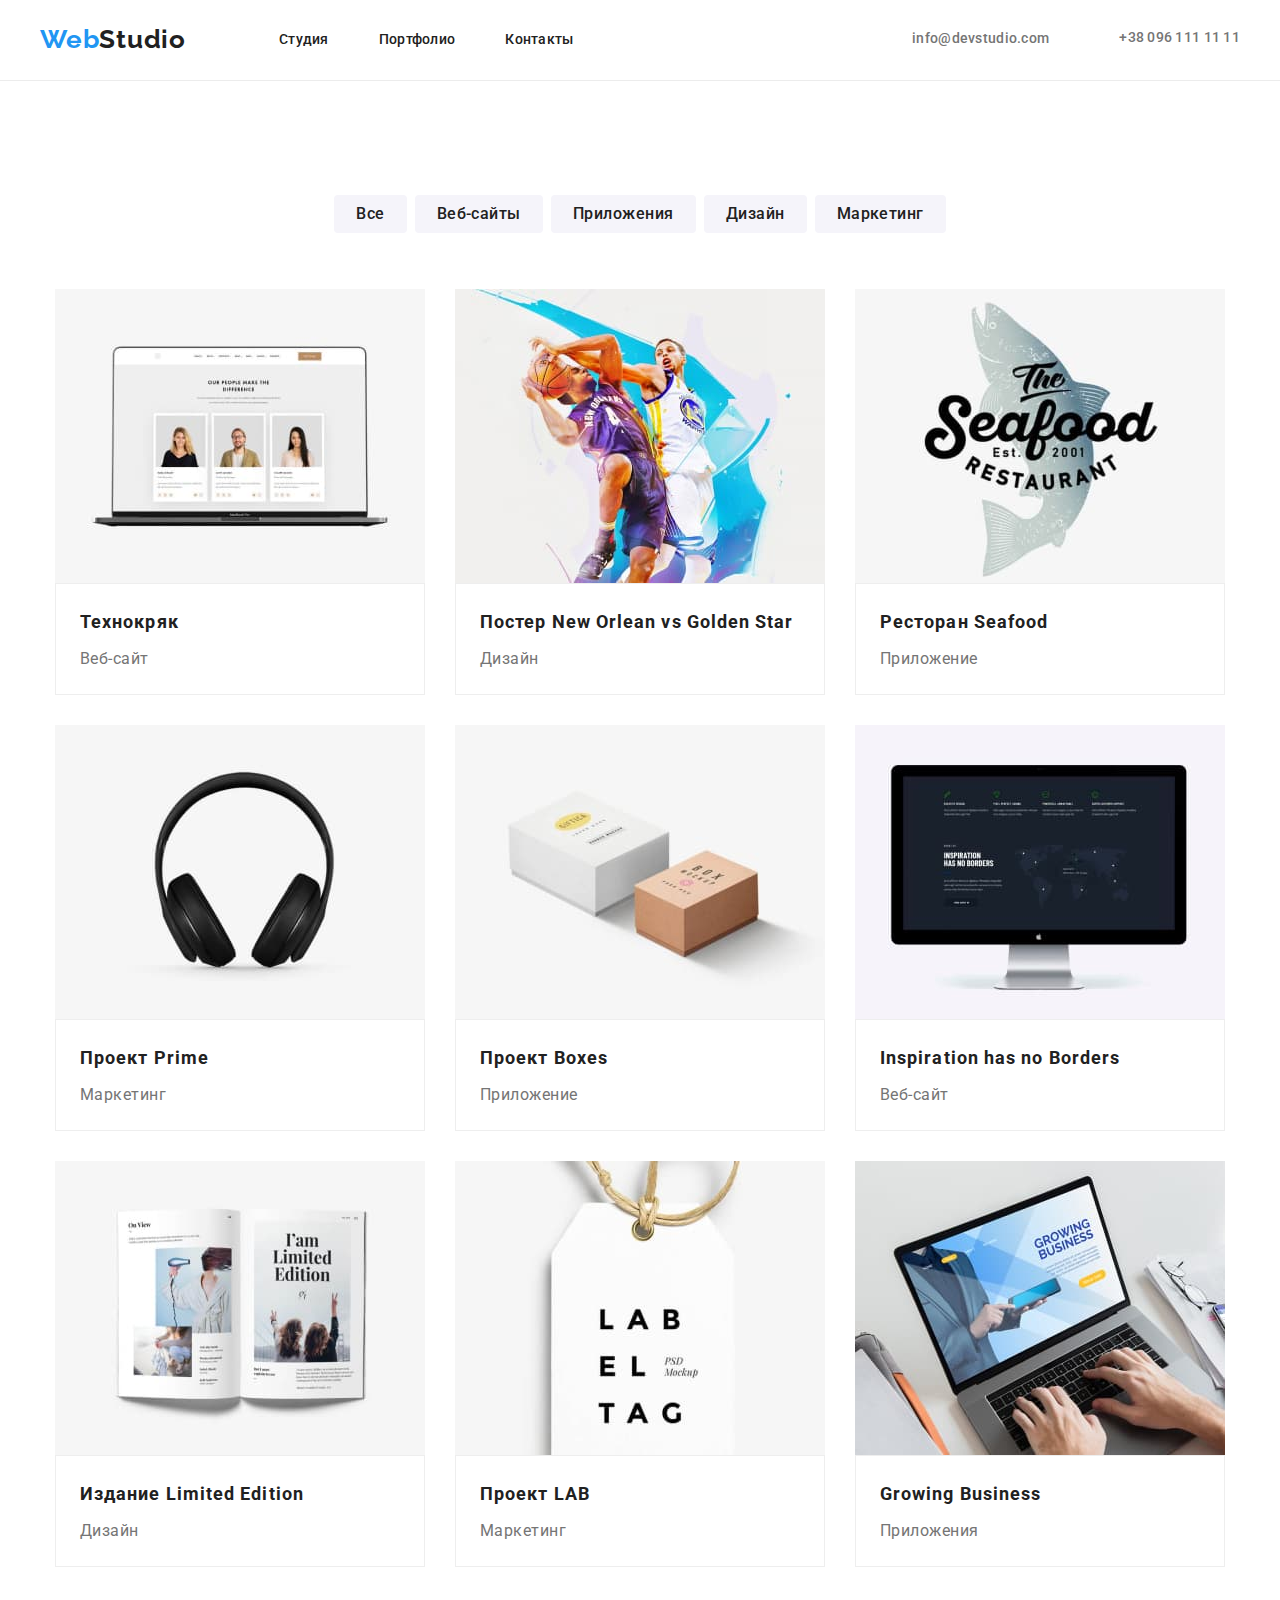
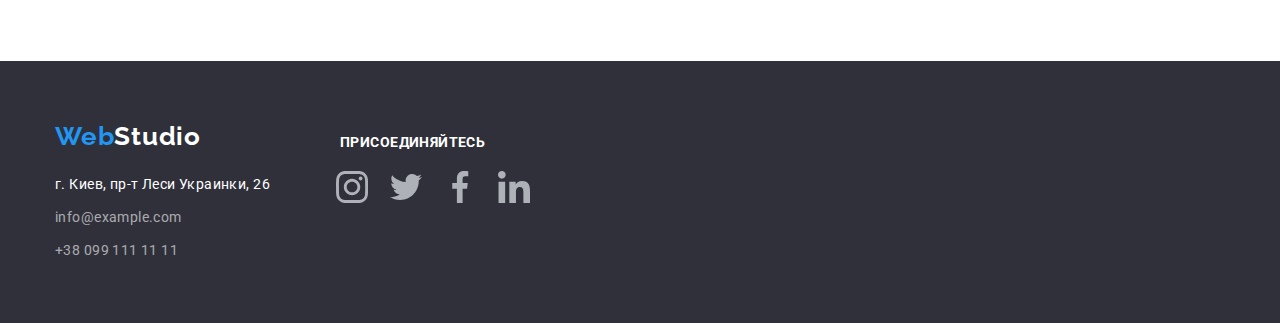
==== commit ab88551f: "add 30.05." ====
--- a/portfolio.html
+++ b/portfolio.html
@@ -133,24 +133,42 @@
 
     <footer class="address">
       <div class="container">
-        <a href="./index.html" class="logo"
-          >Web<span class="studio-white">Studio</span></a
-        >
-        <address>
-          <ul class="footer-list list">
-            <li class="street-house">г. Киев, пр-т Леси Украинки, 26</li>
-            <li>
-              <a class="email-address" href="mailto:info@example.com"
-                >info@example.com</a
-              >
-            </li>
-            <li>
-              <a class="tel-address" href="tel:+380991111111"
-                >+38 099 111 11 11</a
-              >
-            </li>
-          </ul>
-        </address>
+        <div class="addresses-group">
+          <div>
+            <a href="./index.html" class="logo">Web<span class="studio-white">Studio</span></a>
+            <address>
+              <ul class="footer-list list">
+                <li class="street-house">г. Киев, пр-т Леси Украинки, 26</li>
+                <li>
+                  <a class="email-address" href="mailto:info@example.com">info@example.com</a>
+                </li>
+                <li>
+                  <a class="tel-address" href="tel:+380991111111">+38 099 111 11 11</a>
+                </li>
+              </ul>
+            </address>
+          </div>
+          <div class="footer-icon-soc">
+            <p class="welcome-soc">ПРИСОЕДИНЯЙТЕСЬ</p>
+            <ul class="icons-team">
+              <li class="icon-item"><a class="icons-social" href="">
+                  <svg class="icon-inst">
+                    <use href="./images/icon/icons.svg#icon-instagram"></use>
+                  </svg>
+                </a></li>
+              <li class="icon-item"><a class="icons-social" href=""><svg class="icon-inst">
+                    <use href="./images/icon/icons.svg#icon-twitter"></use>
+                  </svg>
+                </a></li>
+              <li class="icon-item"><a class="icons-social" href=""><svg class="icon-inst">
+                    <use href="./images/icon/icons.svg#icon-facebook"></use>
+                  </svg></a></li>
+              <li class="icon-item"><a class="icons-social" href=""><svg class="icon-inst">
+                    <use href="./images/icon/icons.svg#icon-linkedin"></use>
+                  </svg></a></li>
+            </ul>
+          </div>
+        </div>
       </div>
     </footer>
   </body>
--- a/css/styles.css
+++ b/css/styles.css
@@ -207,16 +207,16 @@
   background-color: #f5f4fa;
 }
 .block-features:nth-child(1)::before {
-  background-image: url(..//images/icons/antenna.svg);
+  background-image: url(..//images/icons.svg/antenna.svg);
 }
 .block-features:nth-child(2)::before {
-  background-image: url(..//images/icons/2.svg);
+  background-image: url(..//images/icons.svg/2.svg);
 }
 .block-features:nth-child(3)::before {
-  background-image: url(..//images/icons/3.svg);
+  background-image: url(..//images/icons.svg/3.svg);
 }
 .block-features:nth-child(4)::before {
-  background-image: url(..//images/icons/4.svg);
+  background-image: url(..//images/icons.svg/4.svg);
 }
 /* persons team Icons */
 
@@ -248,13 +248,19 @@
 .icon-inst {
   width: 32px;
   height: 32px;
-  fill: #AFB1B8
-}
+  fill: #AFB1B8; 
+}
+ .icon-inst:hover,
+ .icon-inst:focus {
+  fill:#fff;
+ }
+
 .icons-social:hover,
 .icons-social:focus {
   background: var(--accent-color);
   color: white;
-} 
+  fill:#fff;
+}  
 
 /* .icons-social:nth-child(1) {
   background-image: url(..//images/icons.svg/instagram.svg); 
@@ -380,24 +386,84 @@
   letter-spacing: 0.02em;
   color: var(--primery-color);
 }
+.company-clients {
+ font-family: var(--primery-text);
+  font-weight: bold;
+  font-size: 36px;
+  line-height: 1.16em;
+  text-align: center;
+  letter-spacing: 0.03em;
+margin: 0 0 50px 0;
+}
+.item-clients {
+  list-style: none;
+  display: flex;
+  align-items: center;
+  justify-content: center;
+  margin: 0;
+  padding: 0;
+}
+.border-icon {
+  border: 1px solid #AFB1B8;
+  margin-left: 30px;
+  fill: #AFB1B8;
+}
+.border-icon:hover {
+fill: #2196f3;
+}
+.border-icon:first-child {
+  margin-left: 0;
+}
+.size-button-client {
+  padding: 0; 
+  margin: 16px 32px;
+border:none;
+background-color: var(--primery-background);
+}
+.icon-clients {
+  width: 106px;
+height: 60px;
+
+}
+/* Icon-footer */
+.footer-icon-soc .welcome-soc {
+font-family: var(--primery-text);
+font-weight: bold;
+font-size: 14px;
+line-height: 1.14;
+letter-spacing: 3%;
+color: var(--primery-background);
+}
+.footer-icon-soc {
+  margin-left: 70px;
+
+}
+.addresses-group {
+  display: flex;
+}
 /* Icons headre-contacts */
+
 .link-header {
   display: inline-flex;
   align-items: center;
+  fill: #757575;
+ 
 }
 .icons-letter {
   display: inline-block;
   width: 16px;
   height: 12px;
   margin-right: 10px;
-  background-image: url(..//images/icons/convert.svg);
+  
 }
 .icons-tel {
   display: inline-block;
   width: 10px;
   height: 16px;
   margin-right: 10px;
-  background-image: url(..//images/icons/phone.svg);
+}
+.link-header:hover {
+  fill:var(--accent-color);
 }
 
 .site-nav .link-header:hover,
@@ -427,6 +493,7 @@
 }
 
 /* footer */
+
 
 .address {
   background: #2f303a;
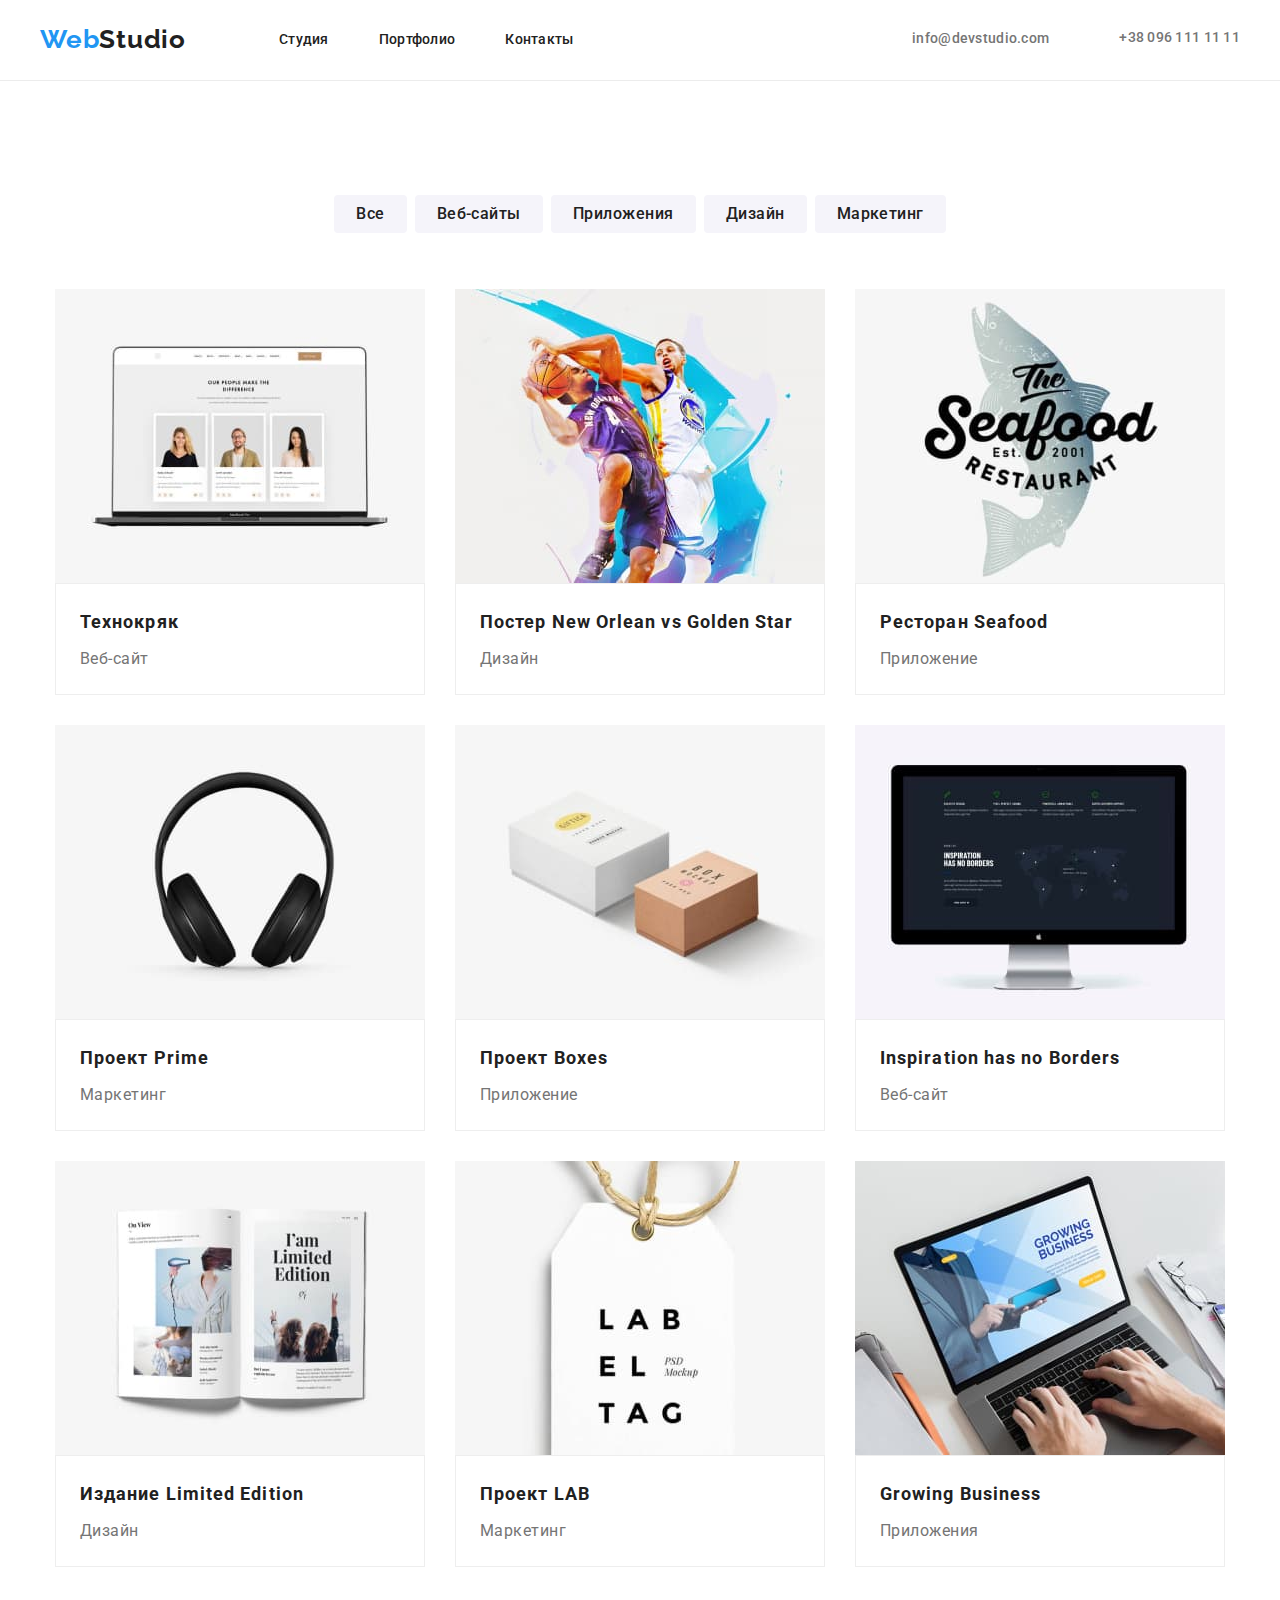
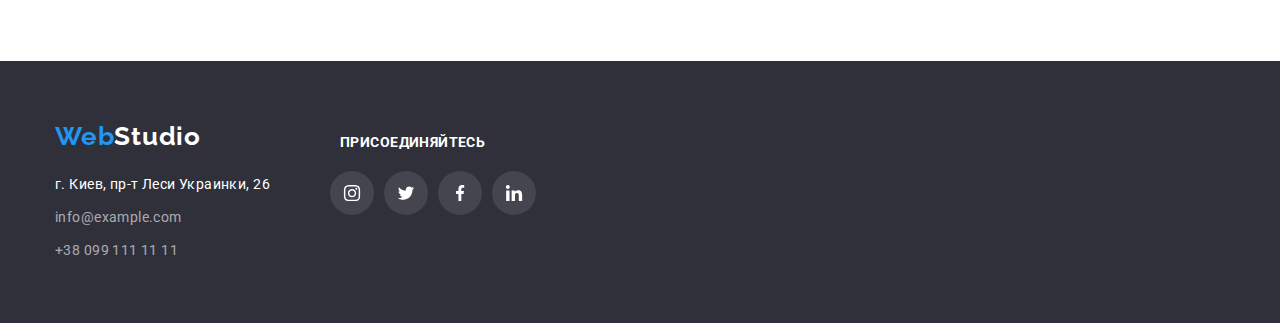
==== commit 50e9b713: "add work 4(31/05)" ====
--- a/portfolio.html
+++ b/portfolio.html
@@ -151,19 +151,19 @@
           <div class="footer-icon-soc">
             <p class="welcome-soc">ПРИСОЕДИНЯЙТЕСЬ</p>
             <ul class="icons-team">
-              <li class="icon-item"><a class="icons-social" href="">
-                  <svg class="icon-inst">
+              <li class="icon-item border-b-c-soc"><a class="icons-social" href="">
+                  <svg class="icon-inst fill-footer-soc">
                     <use href="./images/icon/icons.svg#icon-instagram"></use>
                   </svg>
                 </a></li>
-              <li class="icon-item"><a class="icons-social" href=""><svg class="icon-inst">
+              <li class="icon-item border-b-c-soc"><a class="icons-social" href=""><svg class="icon-inst fill-footer-soc">
                     <use href="./images/icon/icons.svg#icon-twitter"></use>
                   </svg>
                 </a></li>
-              <li class="icon-item"><a class="icons-social" href=""><svg class="icon-inst">
+              <li class="icon-item border-b-c-soc"><a class="icons-social" href=""><svg class="icon-inst fill-footer-soc">
                     <use href="./images/icon/icons.svg#icon-facebook"></use>
                   </svg></a></li>
-              <li class="icon-item"><a class="icons-social" href=""><svg class="icon-inst">
+              <li class="icon-item border-b-c-soc"><a class="icons-social" href=""><svg class="icon-inst fill-footer-soc">
                     <use href="./images/icon/icons.svg#icon-linkedin"></use>
                   </svg></a></li>
             </ul>
--- a/css/styles.css
+++ b/css/styles.css
@@ -198,6 +198,13 @@
   width: 270px;
   margin-right: 30px;
 }
+.feature-title {
+  font-family: var(--primery-text);
+  font-weight: bold;
+  font-size: 14px;
+  line-height: 1.14;
+  letter-spacing: 3%;
+}
 .block-features::before {
   content: "";
   display: block;
@@ -246,53 +253,31 @@
   align-items: center;
 }
 .icon-inst {
-  width: 32px;
-  height: 32px;
-  fill: #AFB1B8; 
-}
- .icon-inst:hover,
- .icon-inst:focus {
-  fill:#fff;
- }
+  width: 20px;
+  height: 16.25px;
+  fill: #afb1b8;
+}
+.icon-inst:hover,
+.icon-inst:focus {
+  fill: #fff;
+}
 
 .icons-social:hover,
 .icons-social:focus {
   background: var(--accent-color);
   color: white;
-  fill:#fff;
-}  
-
-/* .icons-social:nth-child(1) {
-  background-image: url(..//images/icons.svg/instagram.svg); 
-  background-position: center;
-  background-repeat: no-repeat;
+  fill: #fff;
+}
+/* Footer social icons */
+.fill-footer-soc {
+  fill: #fff;
+}
+.border-b-c-soc {
   border-radius: 50%;
-  background-size: 20px;
-  margin-left: 30px;
-}
-.icons-social:nth-child(2) {
-  background-image: url(..//images/icons.svg/twitter.svg); 
-  background-position: center;
-  background-repeat: no-repeat;
-  border-radius: 50%;
-}
-.icons-social:nth-child(3) {
-  background-image: url(..//images/icons.svg/facebook.svg); 
-  background-position: center;
-  background-repeat: no-repeat;
-  border-radius: 50%;
-}
-.icons-social:nth-child(4) {
-  background-image: url(..//images/icons.svg/linkedin.svg); 
-   background-position: center;
-  background-repeat: no-repeat;
-  border-radius: 50%; 
-  margin-right: 30px;
-}
-.icons-social {
-  margin: 10px; */
-}
-*/ .features-list h3 {
+  background-color: rgba(255, 255, 255, 0.1);
+}
+
+.features-list h3 {
   font-family: var(--primery-text);
   font-weight: bold;
   font-size: 14px;
@@ -387,13 +372,13 @@
   color: var(--primery-color);
 }
 .company-clients {
- font-family: var(--primery-text);
+  font-family: var(--primery-text);
   font-weight: bold;
   font-size: 36px;
   line-height: 1.16em;
   text-align: center;
   letter-spacing: 0.03em;
-margin: 0 0 50px 0;
+  margin: 0 0 50px 0;
 }
 .item-clients {
   list-style: none;
@@ -404,39 +389,39 @@
   padding: 0;
 }
 .border-icon {
-  border: 1px solid #AFB1B8;
+  border: 1px solid #afb1b8;
   margin-left: 30px;
-  fill: #AFB1B8;
+  fill: #afb1b8;
 }
 .border-icon:hover {
-fill: #2196f3;
+  fill: #2196f3;
+  border: 1px solid #2196f3;
 }
 .border-icon:first-child {
   margin-left: 0;
 }
 .size-button-client {
-  padding: 0; 
+  padding: 0;
   margin: 16px 32px;
-border:none;
-background-color: var(--primery-background);
+  border: none;
+  background-color: var(--primery-background);
 }
 .icon-clients {
   width: 106px;
-height: 60px;
-
+  height: 60px;
 }
 /* Icon-footer */
 .footer-icon-soc .welcome-soc {
-font-family: var(--primery-text);
-font-weight: bold;
-font-size: 14px;
-line-height: 1.14;
-letter-spacing: 3%;
-color: var(--primery-background);
+  font-family: var(--primery-text);
+  font-weight: bold;
+  font-size: 14px;
+  line-height: 1.14;
+  letter-spacing: 3%;
+  color: var(--primery-background);
+  margin-bottom: 20px;
 }
 .footer-icon-soc {
   margin-left: 70px;
-
 }
 .addresses-group {
   display: flex;
@@ -447,14 +432,12 @@
   display: inline-flex;
   align-items: center;
   fill: #757575;
- 
 }
 .icons-letter {
   display: inline-block;
   width: 16px;
   height: 12px;
   margin-right: 10px;
-  
 }
 .icons-tel {
   display: inline-block;
@@ -463,7 +446,7 @@
   margin-right: 10px;
 }
 .link-header:hover {
-  fill:var(--accent-color);
+  fill: var(--accent-color);
 }
 
 .site-nav .link-header:hover,
@@ -484,16 +467,12 @@
 .section {
   color: var(--primery-color);
 }
-.team {
-  background-color: var(--section-background);
-}
 
 .section-button p {
   color: var(--title-color);
 }
 
 /* footer */
-
 
 .address {
   background: #2f303a;
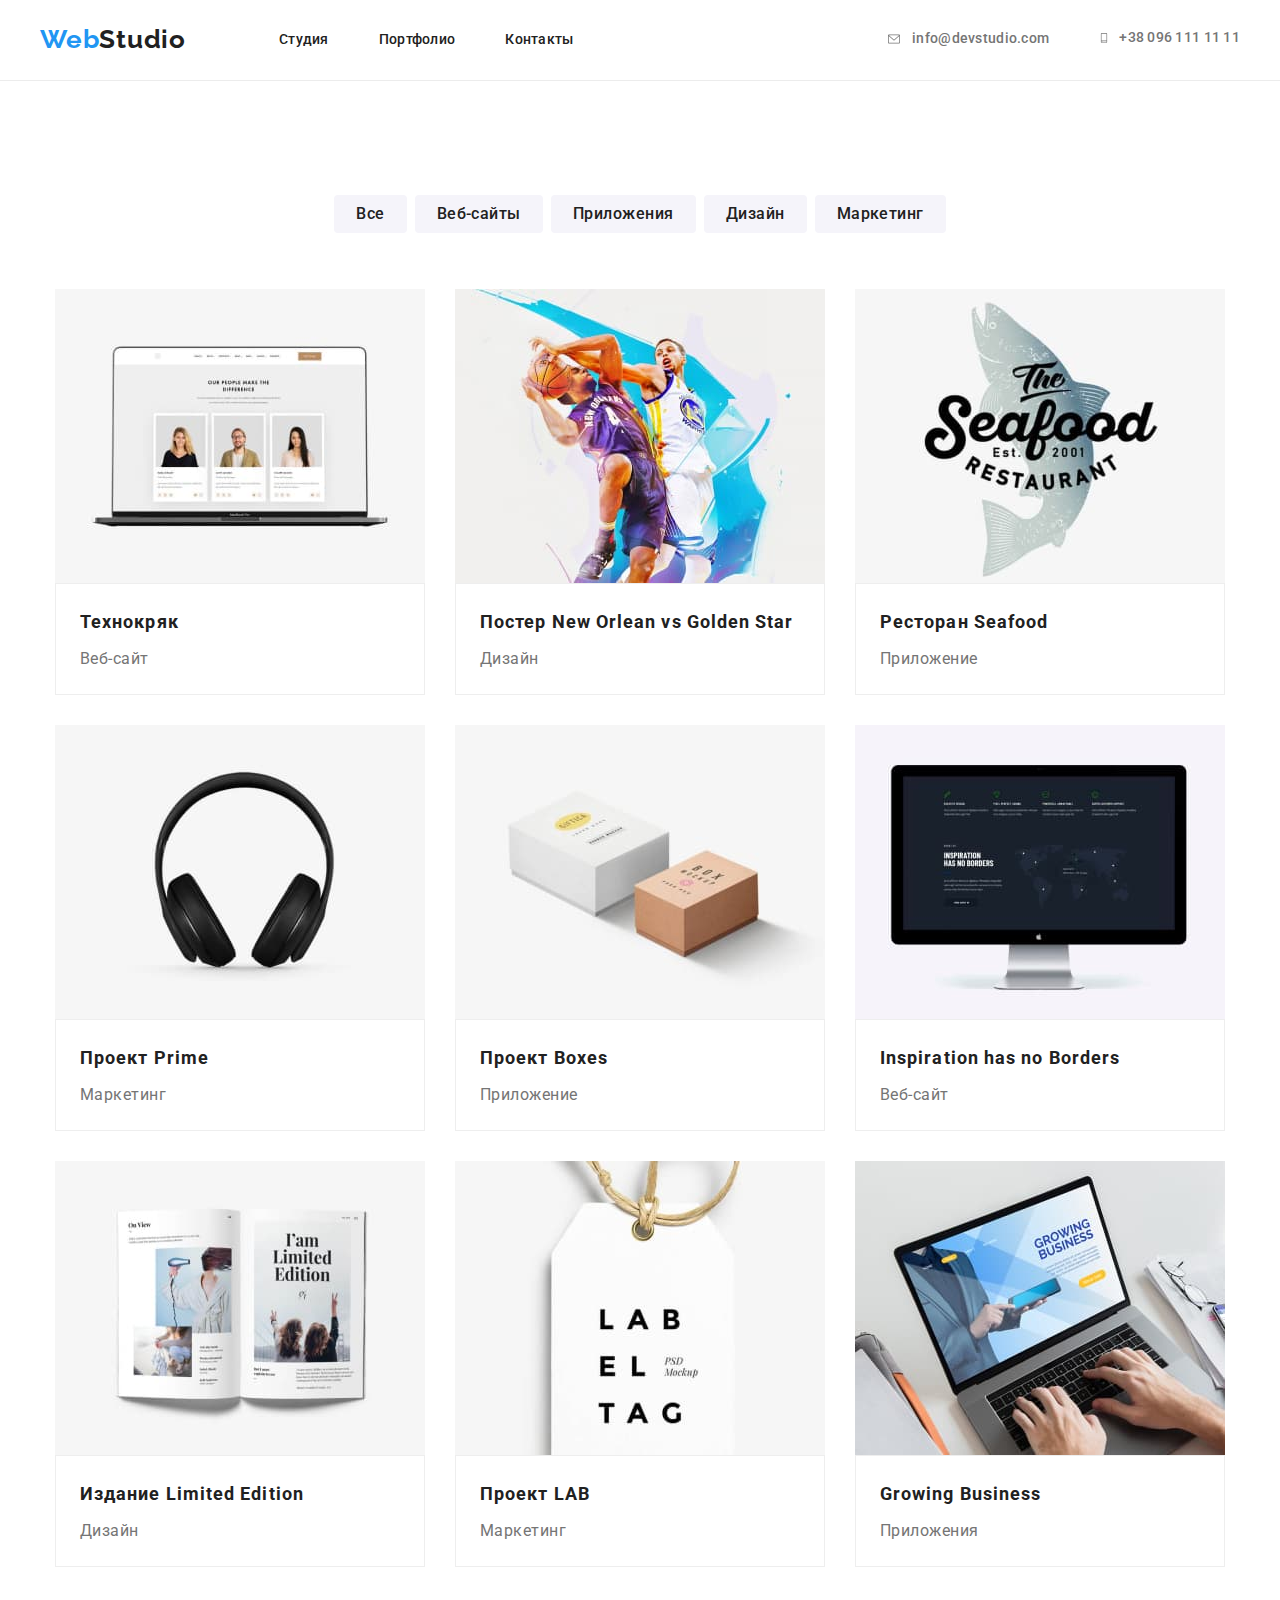
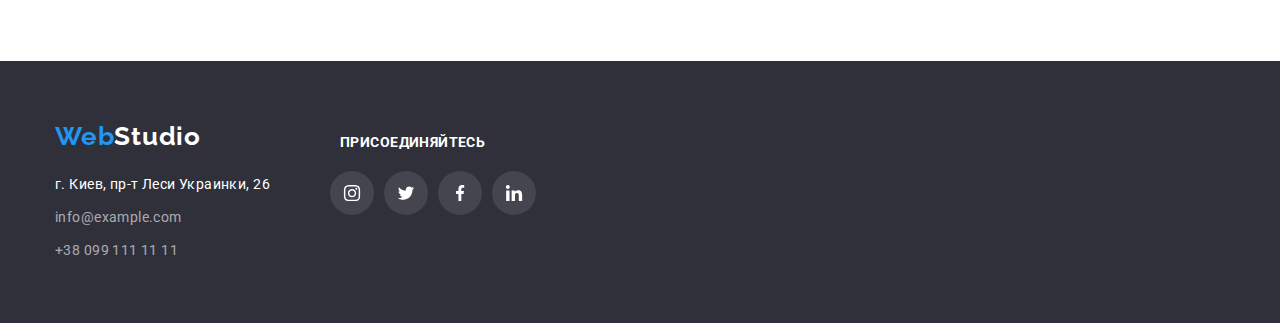
==== commit 2167dc24: "add 4works(31.05)" ====
--- a/portfolio.html
+++ b/portfolio.html
@@ -14,30 +14,39 @@
     />
   </head>
   <body>
-<header class="page-header">
-    <div class="container">
-
+    <header class="page-header">
+      <div class="container">
         <nav class="display-nav-page">
-            <a class="logo" href="./index.html">Web<span class="studio-black">Studio</span></a>
-            <ul class="site-nav list">
-                <li class="group"><a class="link-header" href="/index.html">Студия</a></li>
-                <li class="group">
-                    <a class="link-header" href="./portfolio.html">Портфолио</a>
-                </li>
-                <li class="group"><a class="link-header" href="">Контакты</a></li>
-            </ul>
+          <a class="logo" href="./index.html"
+            >Web<span class="studio-black">Studio</span></a
+          >
+          <ul class="site-nav list">
+            <li class="group">
+              <a class="link-header" href="/index.html">Студия</a>
+            </li>
+            <li class="group">
+              <a class="link-header" href="./portfolio.html">Портфолио</a>
+            </li>
+            <li class="group"><a class="link-header" href="">Контакты</a></li>
+          </ul>
         </nav>
         <ul class="auth-nav list">
-            <li class="group">
-                <a class="link-header" href="mailto:info@devstudio.com"><span class="icons-letter"></span>info@devstudio.com</a>
-
-            </li>
-            <li class="group">
-                <a class="link-header" href="tel:+380961111111"><span class="icons-tel"></span>+38 096 111 11 11</a>
-            </li>
+          <li class="group">
+            <a class="link-header" href="mailto:info@devstudio.com"
+              ><svg class="icons-letter">
+                <use href="/images/icon/icons.svg#icon-envelope"></use>
+              </svg>
+              info@devstudio.com</a
+            >
+          </li>
+          <li class="group">
+            <a class="link-header" href="tel:+380961111111"
+              ><svg class="icons-tel">
+                <use href="./images/icon/icons.svg#icon-smartphone"></use></svg>+38 096 111 11 11</a>
+          </li>
         </ul>
-    </div>
-</header>
+      </div>
+    </header>
 
     <section class="section-button">
       <h2></h2>
@@ -50,83 +59,115 @@
           <li><button class="link" type="button">Маркетинг</button></li>
         </ul>
         <div>
-
-        <ul class="project-works list">
-          <li class="block-projects">
-            <article class="card">
-                <div class="card-thumb"><img src="./images/img(9)21.jpg" alt="web" width="370" />
-                    </div>
-            <div class="card-content"><h3 class="card-heading">Технокряк</h3>
-            <p class="card-text">Веб-сайт</p>
-            </div>
-            </article>
-             
-          </li>
-          <li class="block-projects">
-            <article class="card">
-            <div class="card-thumb"><img src="./images/basket.jpg" alt="design" width="370" /></div>
-            <div class="card-content"><h3 class="card-heading">Постер New Orlean vs Golden Star</h3>
-            <p class="card-text">Дизайн</p>
-            </div>
-            </article>
-          </li>
-          <li class="block-projects">
-            <article class="card">
-            <div class="card-thumb"><img src="./images/img(2)(1)22.jpg" alt="apps" width="370" /></div>
-            <div class="card-content"><h3 class="card-heading">Ресторан Seafood</h3>
-            <p class="card-text">Приложение</p>
-            </div>
-            </article>
-          </li>
-          <li class="block-projects">
-            <article class="card">
-            <div class="card-thumb"><img src="./images/img(2)(1)21.jpg" alt="Marketing" width="370" /></div>
-            <div class="card-content"><h3 class="card-heading">Проект Prime</h3>
-            <p class="card-text">Маркетинг</p>
-            </div>
-            </article>
-          </li>
-          <li class="block-projects">
-            <article class="card">
-            <div class="card-thumb"><img src="./images/img(4)(1)2.jpg" alt="apps" width="370" /></div>
-            <div class="card-content"><h3 class="card-heading">Проект Boxes</h3>
-            <p class="card-text">Приложение</p>
-            </div>
-            </article>
-          </li>
-          <li class="block-projects">
-            <article class="card">
-            <div class="card-thumb"><img src="./images/img(5)(1)2.jpg" width="370" alt="web" /></div>
-            <div class="card-content"><h3 class="card-heading">Inspiration has no Borders</h3>
-            <p class="card-text">Веб-сайт</p>
-            </div>
-            </article>
-          </li>
-          <li class="block-projects">
-            <article class="card">
-            <div class="card-thumb"><img src="./images/img(6)(1)2.jpg" width="370" alt="design" /></div>
-            <div class="card-content"><h3 class="card-heading">Издание Limited Edition</h3>
-            <p class="card-text">Дизайн</p>
-            </div>
-            </article>
-          </li>
-          <li class="block-projects">
-            <article class="card">
-            <div class="card-thumb"><img src="./images/img(7)(1)2.jpg" width="370" alt="marketing" /></div>
-            <div class="card-content"><h3 class="card-heading">Проект LAB</h3>
-            <p class="card-text">Маркетинг</p>
-            </div>
-            </article>
-          </li>
-          <li class="block-projects">
-            <article class="card">
-            <div class="card-thumb"><img src="./images/img(8)(1).jpg" alt="apps" width="370" /></div>
-            <div class="card-content"><h3 class="card-heading">Growing Business</h3>
-            <p class="card-text">Приложения</p>
-            </div>
-            </article>
-          </li>
-        </ul>
+          <ul class="project-works list">
+            <li class="block-projects">
+              <article class="card">
+                <div class="card-thumb">
+                  <img src="./images/img(9)21.jpg" alt="web" width="370" />
+                </div>
+                <div class="card-content">
+                  <h3 class="card-heading">Технокряк</h3>
+                  <p class="card-text">Веб-сайт</p>
+                </div>
+              </article>
+            </li>
+            <li class="block-projects">
+              <article class="card">
+                <div class="card-thumb">
+                  <img src="./images/basket.jpg" alt="design" width="370" />
+                </div>
+                <div class="card-content">
+                  <h3 class="card-heading">Постер New Orlean vs Golden Star</h3>
+                  <p class="card-text">Дизайн</p>
+                </div>
+              </article>
+            </li>
+            <li class="block-projects">
+              <article class="card">
+                <div class="card-thumb">
+                  <img src="./images/img(2)(1)22.jpg" alt="apps" width="370" />
+                </div>
+                <div class="card-content">
+                  <h3 class="card-heading">Ресторан Seafood</h3>
+                  <p class="card-text">Приложение</p>
+                </div>
+              </article>
+            </li>
+            <li class="block-projects">
+              <article class="card">
+                <div class="card-thumb">
+                  <img
+                    src="./images/img(2)(1)21.jpg"
+                    alt="Marketing"
+                    width="370"
+                  />
+                </div>
+                <div class="card-content">
+                  <h3 class="card-heading">Проект Prime</h3>
+                  <p class="card-text">Маркетинг</p>
+                </div>
+              </article>
+            </li>
+            <li class="block-projects">
+              <article class="card">
+                <div class="card-thumb">
+                  <img src="./images/img(4)(1)2.jpg" alt="apps" width="370" />
+                </div>
+                <div class="card-content">
+                  <h3 class="card-heading">Проект Boxes</h3>
+                  <p class="card-text">Приложение</p>
+                </div>
+              </article>
+            </li>
+            <li class="block-projects">
+              <article class="card">
+                <div class="card-thumb">
+                  <img src="./images/img(5)(1)2.jpg" width="370" alt="web" />
+                </div>
+                <div class="card-content">
+                  <h3 class="card-heading">Inspiration has no Borders</h3>
+                  <p class="card-text">Веб-сайт</p>
+                </div>
+              </article>
+            </li>
+            <li class="block-projects">
+              <article class="card">
+                <div class="card-thumb">
+                  <img src="./images/img(6)(1)2.jpg" width="370" alt="design" />
+                </div>
+                <div class="card-content">
+                  <h3 class="card-heading">Издание Limited Edition</h3>
+                  <p class="card-text">Дизайн</p>
+                </div>
+              </article>
+            </li>
+            <li class="block-projects">
+              <article class="card">
+                <div class="card-thumb">
+                  <img
+                    src="./images/img(7)(1)2.jpg"
+                    width="370"
+                    alt="marketing"
+                  />
+                </div>
+                <div class="card-content">
+                  <h3 class="card-heading">Проект LAB</h3>
+                  <p class="card-text">Маркетинг</p>
+                </div>
+              </article>
+            </li>
+            <li class="block-projects">
+              <article class="card">
+                <div class="card-thumb">
+                  <img src="./images/img(8)(1).jpg" alt="apps" width="370" />
+                </div>
+                <div class="card-content">
+                  <h3 class="card-heading">Growing Business</h3>
+                  <p class="card-text">Приложения</p>
+                </div>
+              </article>
+            </li>
+          </ul>
         </div>
       </div>
     </section>
@@ -135,15 +176,21 @@
       <div class="container">
         <div class="addresses-group">
           <div>
-            <a href="./index.html" class="logo">Web<span class="studio-white">Studio</span></a>
+            <a href="./index.html" class="logo"
+              >Web<span class="studio-white">Studio</span></a
+            >
             <address>
               <ul class="footer-list list">
                 <li class="street-house">г. Киев, пр-т Леси Украинки, 26</li>
                 <li>
-                  <a class="email-address" href="mailto:info@example.com">info@example.com</a>
+                  <a class="email-address" href="mailto:info@example.com"
+                    >info@example.com</a
+                  >
                 </li>
                 <li>
-                  <a class="tel-address" href="tel:+380991111111">+38 099 111 11 11</a>
+                  <a class="tel-address" href="tel:+380991111111"
+                    >+38 099 111 11 11</a
+                  >
                 </li>
               </ul>
             </address>
@@ -151,21 +198,36 @@
           <div class="footer-icon-soc">
             <p class="welcome-soc">ПРИСОЕДИНЯЙТЕСЬ</p>
             <ul class="icons-team">
-              <li class="icon-item border-b-c-soc"><a class="icons-social" href="">
+              <li class="icon-item border-b-c-soc">
+                <a class="icons-social" href="">
                   <svg class="icon-inst fill-footer-soc">
                     <use href="./images/icon/icons.svg#icon-instagram"></use>
                   </svg>
-                </a></li>
-              <li class="icon-item border-b-c-soc"><a class="icons-social" href=""><svg class="icon-inst fill-footer-soc">
+                </a>
+              </li>
+              <li class="icon-item border-b-c-soc">
+                <a class="icons-social" href=""
+                  ><svg class="icon-inst fill-footer-soc">
                     <use href="./images/icon/icons.svg#icon-twitter"></use>
                   </svg>
-                </a></li>
-              <li class="icon-item border-b-c-soc"><a class="icons-social" href=""><svg class="icon-inst fill-footer-soc">
-                    <use href="./images/icon/icons.svg#icon-facebook"></use>
-                  </svg></a></li>
-              <li class="icon-item border-b-c-soc"><a class="icons-social" href=""><svg class="icon-inst fill-footer-soc">
-                    <use href="./images/icon/icons.svg#icon-linkedin"></use>
-                  </svg></a></li>
+                </a>
+              </li>
+              <li class="icon-item border-b-c-soc">
+                <a class="icons-social" href=""
+                  ><svg class="icon-inst fill-footer-soc">
+                    <use
+                      href="./images/icon/icons.svg#icon-facebook"
+                    ></use></svg
+                ></a>
+              </li>
+              <li class="icon-item border-b-c-soc">
+                <a class="icons-social" href=""
+                  ><svg class="icon-inst fill-footer-soc">
+                    <use
+                      href="./images/icon/icons.svg#icon-linkedin"
+                    ></use></svg
+                ></a>
+              </li>
             </ul>
           </div>
         </div>
--- a/css/styles.css
+++ b/css/styles.css
@@ -393,7 +393,8 @@
   margin-left: 30px;
   fill: #afb1b8;
 }
-.border-icon:hover {
+.border-icon:hover,
+.border-icon:focus {
   fill: #2196f3;
   border: 1px solid #2196f3;
 }
@@ -466,6 +467,9 @@
 
 .section {
   color: var(--primery-color);
+}
+.team-b-g {
+  background-color: #f5f4fa;
 }
 
 .section-button p {
@@ -552,7 +556,11 @@
   padding: 0;
   margin-top: 0;
 }
-
+.block-projects:hover,
+.block-projects:focus {
+  box-shadow: 0px 1px 1px rgba(0, 0, 0, 0.12), 0px 4px 4px rgba(0, 0, 0, 0.06),
+    1px 4px 6px rgba(0, 0, 0, 0.16);
+}
 .link {
   font-family: var(--primery-text);
   font-weight: 500;
@@ -579,6 +587,8 @@
 .link:focus {
   background-color: var(--accent-color);
   color: var(--primery-background);
+  box-shadow: 0px 1px 1px rgba(0, 0, 0, 0.12), 0px 4px 4px rgba(0, 0, 0, 0.06),
+    1px 4px 6px rgba(0, 0, 0, 0.16);
 }
 .link {
   color: var(--primery-color);
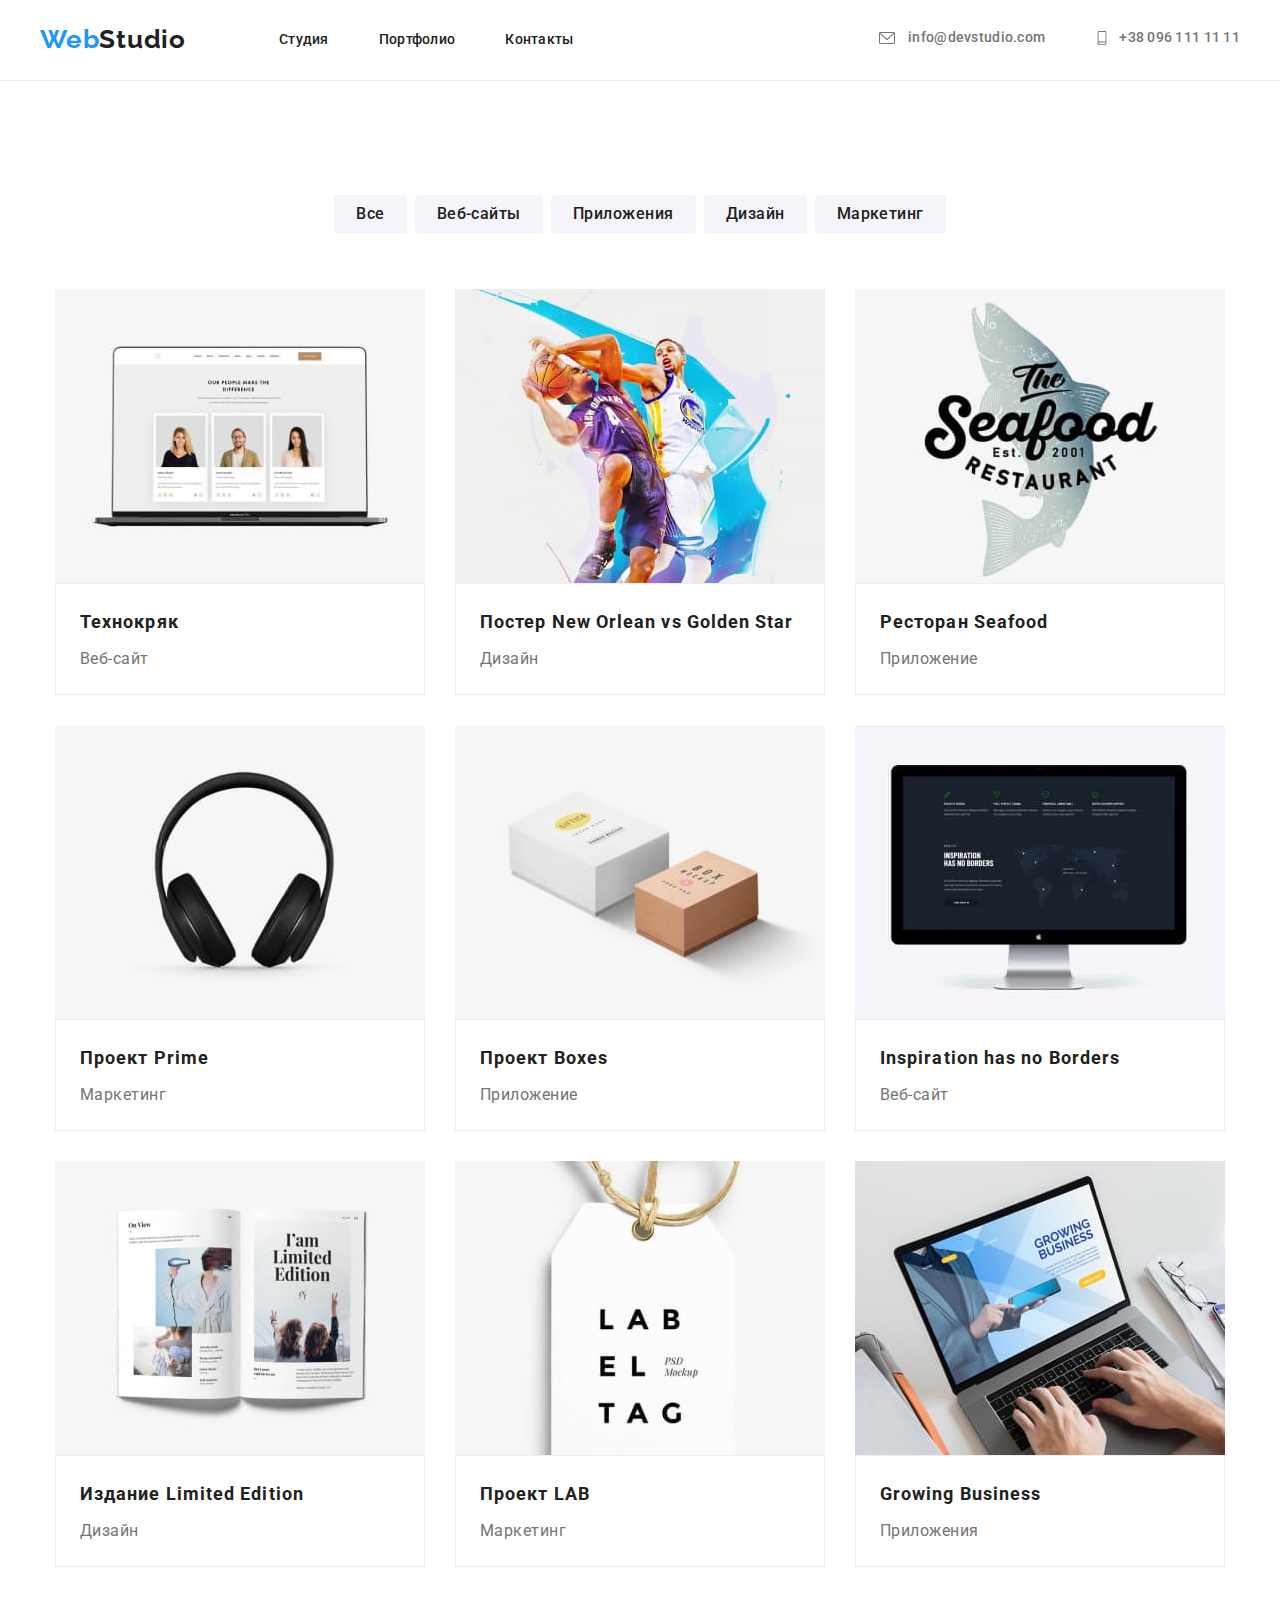
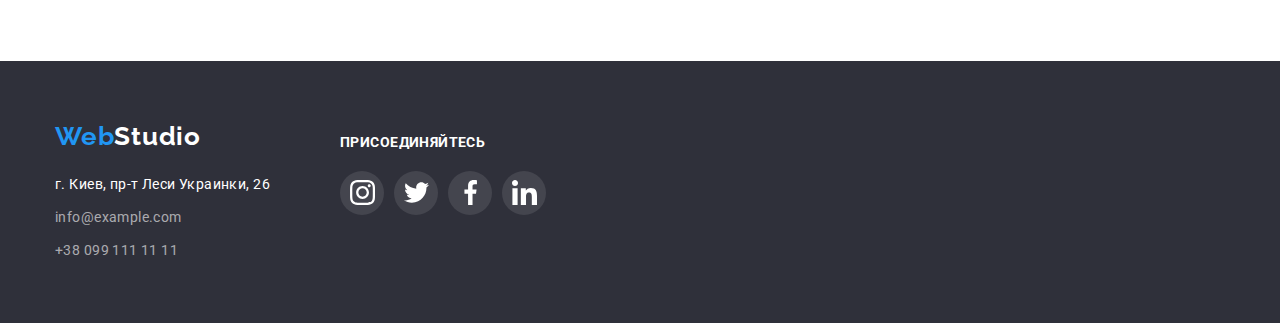
==== commit 962ce64b: "add 4th work 01.06" ====
--- a/portfolio.html
+++ b/portfolio.html
@@ -34,7 +34,7 @@
           <li class="group">
             <a class="link-header" href="mailto:info@devstudio.com"
               ><svg class="icons-letter">
-                <use href="/images/icon/icons.svg#icon-envelope"></use>
+                <use href="./images/icon/icons.svg#icon-envelope"></use>
               </svg>
               info@devstudio.com</a
             >
--- a/css/styles.css
+++ b/css/styles.css
@@ -235,12 +235,14 @@
   margin: 0;
   padding: 0;
   list-style: none;
-  margin-left: -10px;
 }
 .icon-item {
   margin-left: 10px;
   margin-bottom: 32px;
-}
+  border-radius: 50%;
+  background-color: #fff;
+}
+
 .icon-item:first-child {
   margin-left: 0;
 }
@@ -251,21 +253,25 @@
   display: flex;
   justify-content: center;
   align-items: center;
+  fill: #afb1b8;
 }
 .icon-inst {
-  width: 20px;
-  height: 16.25px;
+  width: 25px;
+  height: 25px;
   fill: #afb1b8;
 }
-.icon-inst:hover,
-.icon-inst:focus {
+.icons-social:hover .icon-inst,
+.icons-social:hover .icon-inst {
   fill: #fff;
-}
-
-.icons-social:hover,
+  background-color: var(--accent-color);
+}
+
+.icons-social:hover {
+  background: var(--accent-color);
+  fill: #fff;
+}
 .icons-social:focus {
   background: var(--accent-color);
-  color: white;
   fill: #fff;
 }
 /* Footer social icons */
@@ -392,6 +398,11 @@
   border: 1px solid #afb1b8;
   margin-left: 30px;
   fill: #afb1b8;
+  width: 170px;
+  height: 92px;
+  display: flex;
+  justify-content: center;
+  align-items: center;
 }
 .border-icon:hover,
 .border-icon:focus {
@@ -403,7 +414,6 @@
 }
 .size-button-client {
   padding: 0;
-  margin: 16px 32px;
   border: none;
   background-color: var(--primery-background);
 }
@@ -436,17 +446,18 @@
 }
 .icons-letter {
   display: inline-block;
-  width: 16px;
-  height: 12px;
+  width: 22px;
+  height: 16px;
   margin-right: 10px;
 }
 .icons-tel {
   display: inline-block;
-  width: 10px;
-  height: 16px;
+  width: 14px;
+  height: 22px;
   margin-right: 10px;
 }
-.link-header:hover {
+.link-header:hover,
+.link-header:focus {
   fill: var(--accent-color);
 }
 
